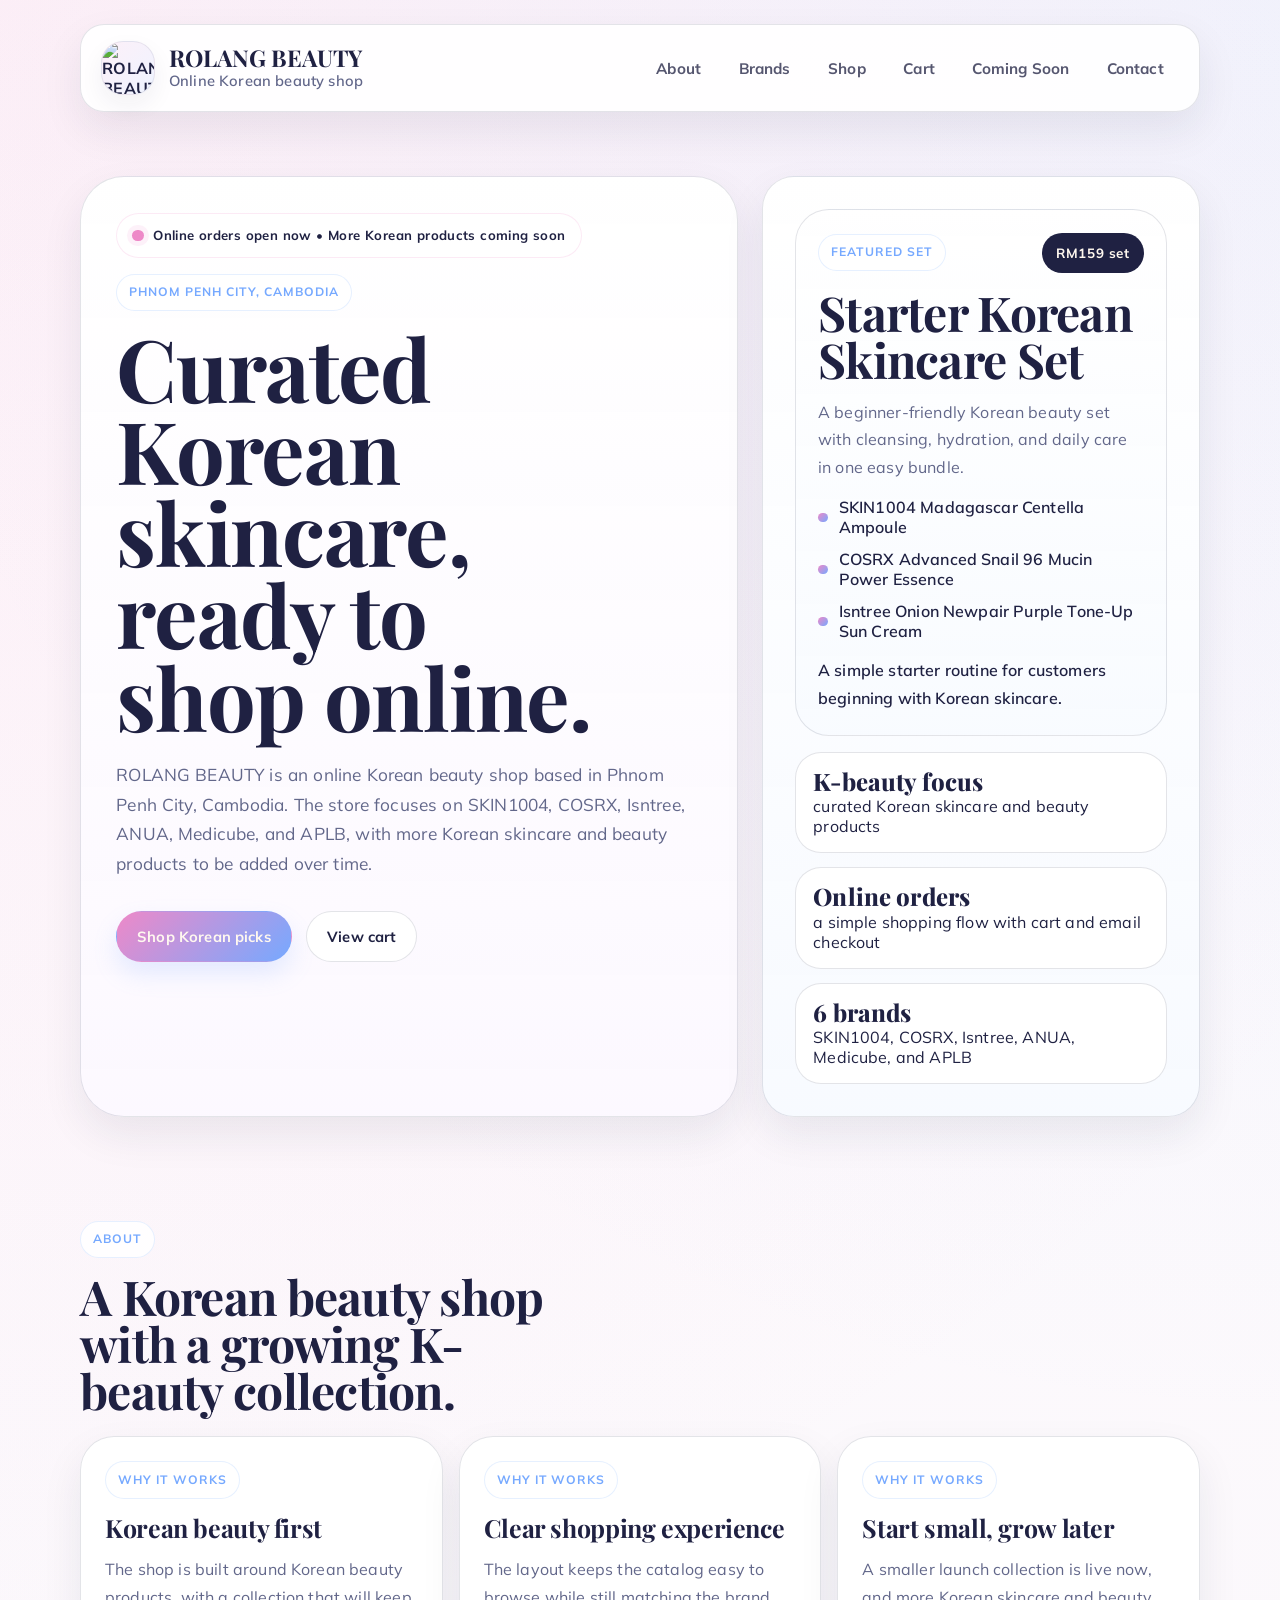
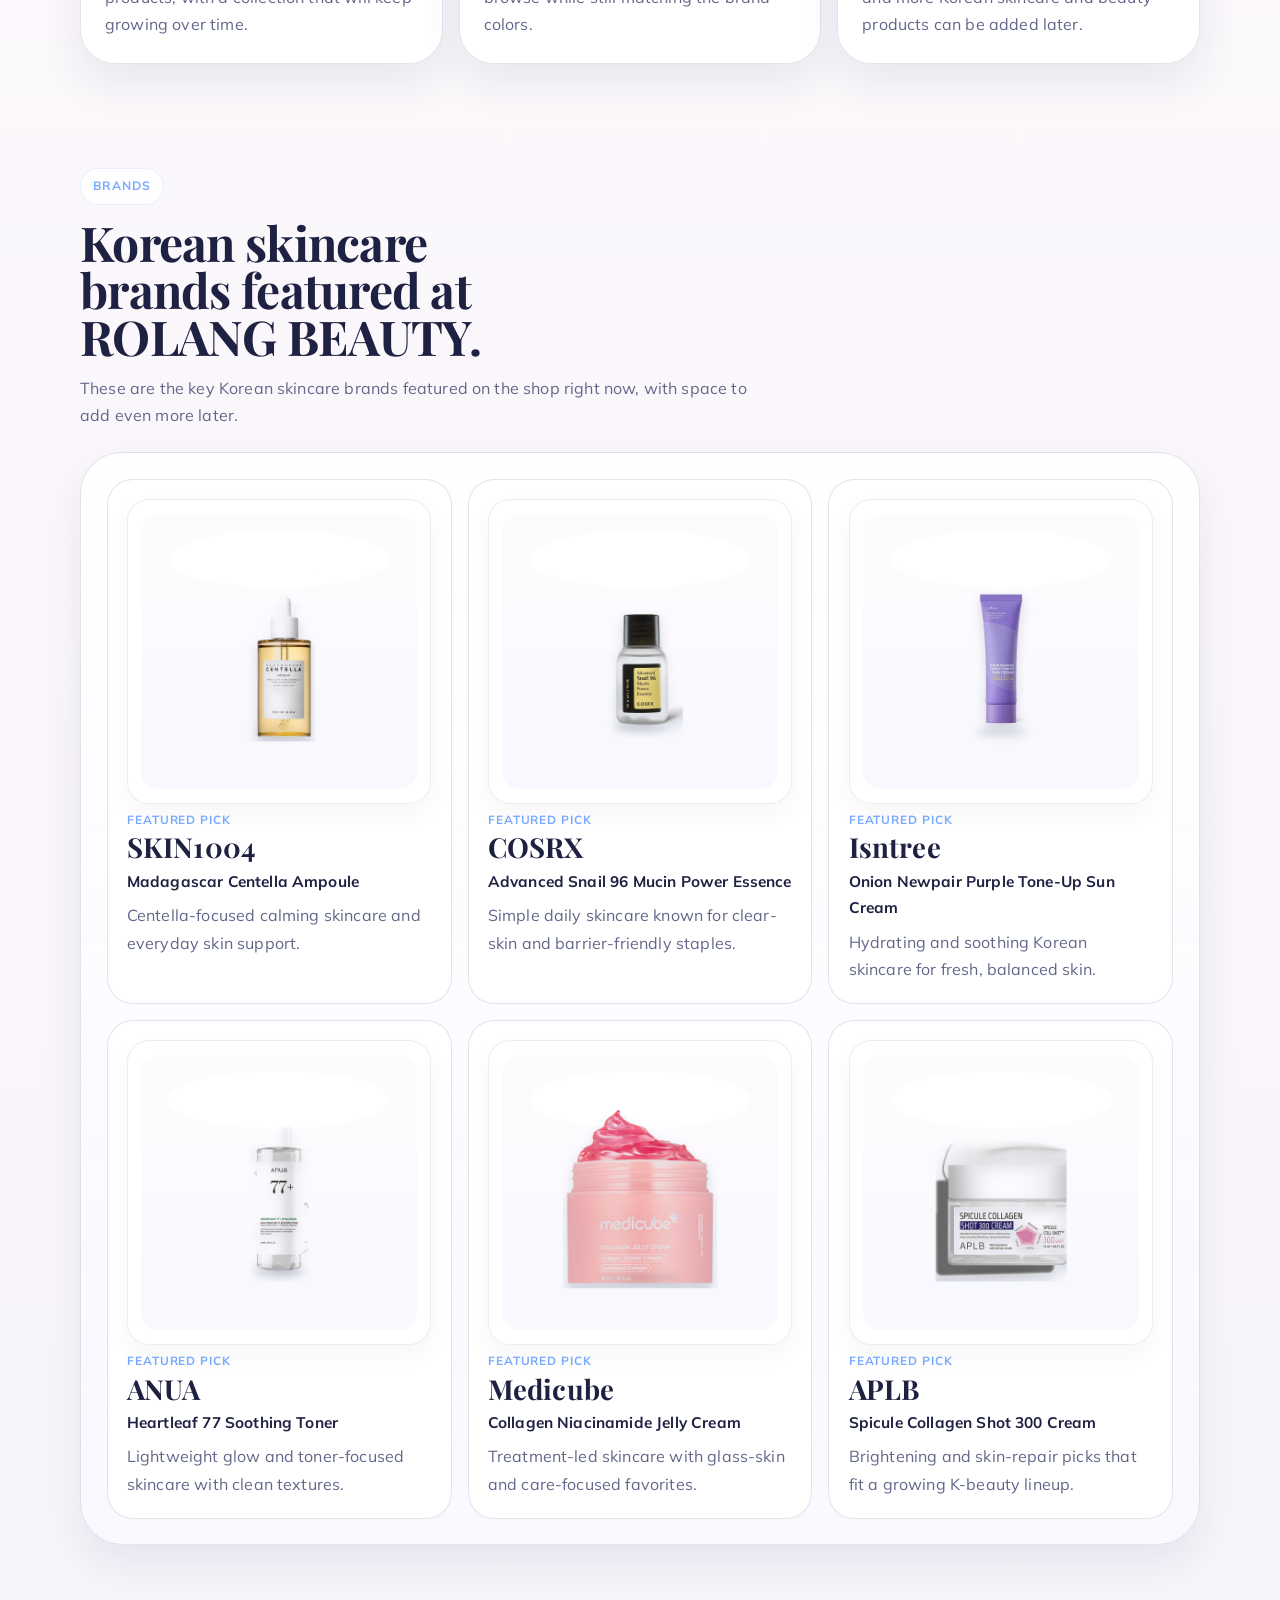
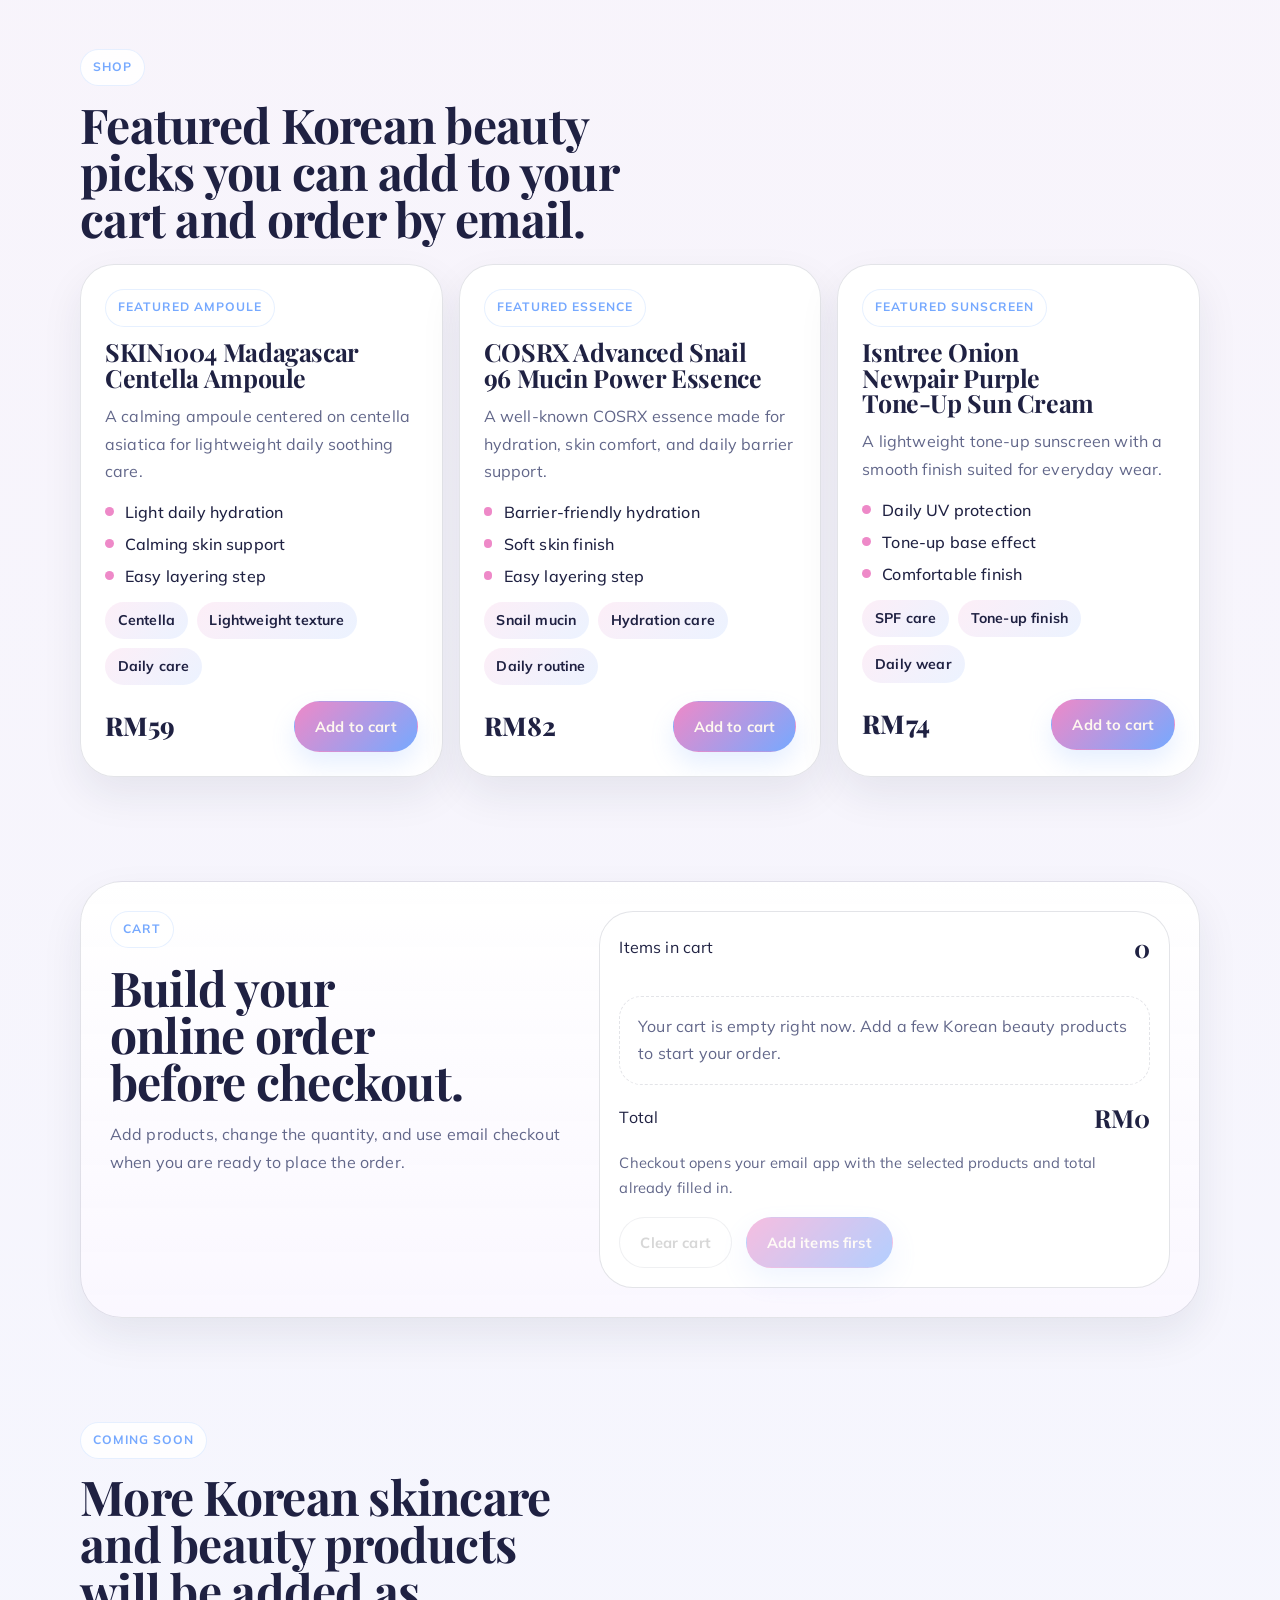
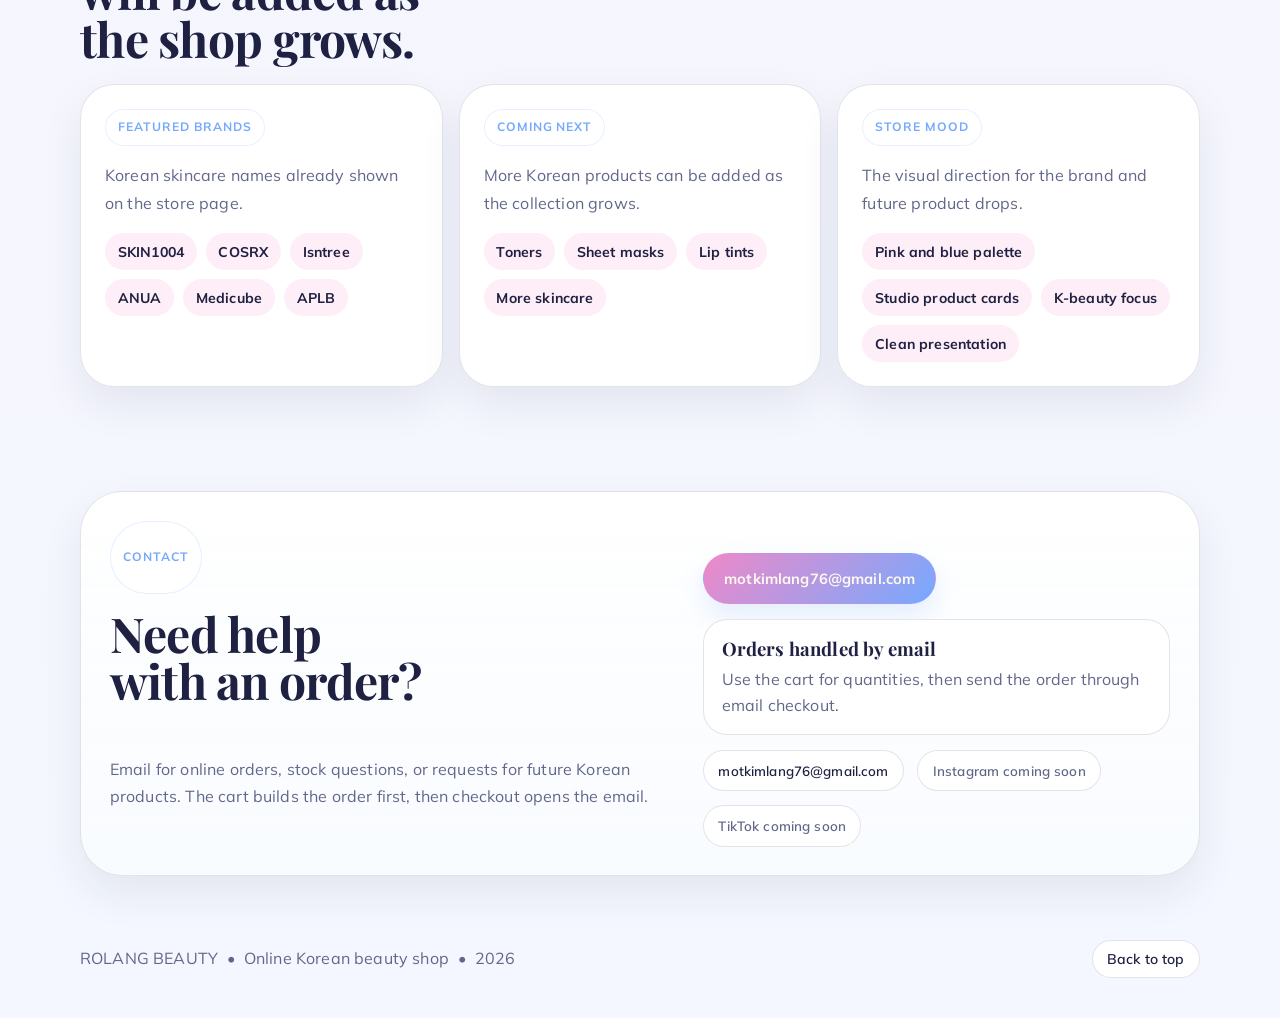
==== index.html @ 1f057670 "Polish storefront layout and clean header" ====
<!DOCTYPE html>
<html lang="en">
  <head>
    <meta charset="UTF-8" />
    <meta name="viewport" content="width=device-width, initial-scale=1.0" />
    <title>ROLANG BEAUTY | Korean Beauty Shop</title>
    <meta
      name="description"
      content="ROLANG BEAUTY is a Korean beauty shop in Phnom Penh City, Cambodia with curated K-beauty skincare now and more Korean products coming later."
    />
    <link rel="icon" href="src/assets/favicon.svg" type="image/svg+xml" />
    <link rel="preconnect" href="https://fonts.googleapis.com" />
    <link rel="preconnect" href="https://fonts.gstatic.com" crossorigin />
    <link
      href="https://fonts.googleapis.com/css2?family=Mulish:wght@400;500;600;700;800&family=Playfair+Display:wght@600;700;800&display=swap"
      rel="stylesheet"
    />
    <link rel="stylesheet" href="src/styles/site.css" />
    <script type="module" src="src/main.js"></script>
  </head>
  <body>
    <div class="page-shell">
      <div id="app"></div>
    </div>
  </body>
</html>
---- src/styles/site.css ----
:root {
  --bg: #f8f4fb;
  --bg-strong: #f1eaf8;
  --surface: rgba(255, 255, 255, 0.94);
  --surface-strong: #ffffff;
  --ink: #1f2142;
  --ink-soft: #62678a;
  --line: rgba(31, 33, 66, 0.12);
  --accent: #ee89c8;
  --accent-soft: rgba(238, 137, 200, 0.14);
  --accent-cool: #76a9ff;
  --shadow: 0 18px 42px rgba(31, 33, 66, 0.08);
  --radius-lg: 32px;
  --radius-md: 22px;
  --radius-sm: 14px;
  --container: min(1120px, calc(100vw - 2rem));
  --font-body: "Mulish", "Helvetica Neue", sans-serif;
  --font-display: "Playfair Display", Georgia, serif;
}

*,
*::before,
*::after {
  box-sizing: border-box;
}

html {
  scroll-behavior: smooth;
}

body {
  margin: 0;
  min-height: 100vh;
  font-family: var(--font-body);
  letter-spacing: 0.01em;
  background:
    radial-gradient(circle at top left, rgba(238, 137, 200, 0.12), transparent 28%),
    radial-gradient(circle at top right, rgba(118, 169, 255, 0.1), transparent 24%),
    linear-gradient(180deg, #fffdfd 0%, var(--bg) 52%, #f4f7ff 100%);
  color: var(--ink);
}

img {
  display: block;
  max-width: 100%;
}

a {
  color: inherit;
  text-decoration: none;
}

button,
a,
input,
textarea {
  font: inherit;
}

code {
  padding: 0.12rem 0.4rem;
  border: 1px solid var(--line);
  border-radius: 999px;
  background: rgba(255, 255, 255, 0.55);
  font-size: 0.92rem;
}

.page-shell {
  position: relative;
  overflow-x: clip;
}

.container {
  width: var(--container);
  margin: 0 auto;
}

.section-gap {
  padding-top: 2.5rem;
  padding-bottom: 4rem;
}

.site-header {
  display: flex;
  align-items: center;
  justify-content: space-between;
  gap: 1rem;
  margin-top: 1.5rem;
  padding: 1rem 1.25rem;
  border: 1px solid var(--line);
  border-radius: 24px;
  background: rgba(255, 255, 255, 0.92);
  box-shadow: var(--shadow);
}

.brand {
  display: inline-flex;
  align-items: center;
  gap: 0.85rem;
}

.brand-mark {
  display: grid;
  place-items: center;
  flex: none;
  width: 3.4rem;
  height: 3.4rem;
  overflow: hidden;
  border-radius: 22px;
  background: linear-gradient(135deg, rgba(238, 137, 200, 0.12), rgba(118, 169, 255, 0.12));
  border: 1px solid rgba(31, 33, 66, 0.08);
  box-shadow: 0 10px 24px rgba(31, 33, 66, 0.06);
  color: var(--ink);
  font-family: var(--font-body);
  font-size: 1rem;
  font-weight: 700;
  letter-spacing: 0.02em;
}

.brand-mark img {
  width: 100%;
  height: 100%;
  object-fit: cover;
  object-position: center;
}

.brand-copy {
  display: grid;
  gap: 0.12rem;
}

.brand-copy strong {
  font-family: var(--font-display);
  font-size: 1.45rem;
  font-weight: 700;
  line-height: 1;
  letter-spacing: 0;
  text-wrap: balance;
}

.brand-copy span {
  color: var(--ink-soft);
  font-size: 0.92rem;
  font-weight: 600;
}

.nav {
  display: inline-flex;
  flex-wrap: wrap;
  justify-content: flex-end;
  gap: 0.45rem;
}

.nav-link {
  padding: 0.72rem 0.95rem;
  border-radius: 999px;
  background: rgba(255, 255, 255, 0);
  color: rgba(31, 33, 66, 0.76);
  font-family: var(--font-body);
  font-size: 0.95rem;
  font-weight: 700;
  letter-spacing: 0.01em;
  transition:
    transform 180ms ease,
    background-color 180ms ease,
    color 180ms ease;
}

.nav-link:hover,
.nav-link:focus-visible {
  background: linear-gradient(135deg, rgba(238, 137, 200, 0.12), rgba(118, 169, 255, 0.12));
  color: var(--ink);
  transform: none;
}

.hero {
  display: grid;
  grid-template-columns: 1.2fr 0.8fr;
  align-items: stretch;
  gap: 1.5rem;
  padding-top: 4rem;
}

.hero-copy,
.hero-panel,
.principle-card,
.project-card,
.cart-card,
.toolbox-card,
.contact-card {
  position: relative;
  overflow: hidden;
  border: 1px solid var(--line);
  background: var(--surface);
  box-shadow: var(--shadow);
}

.hero-copy {
  padding: 2.2rem;
  border-radius: calc(var(--radius-lg) + 12px);
  background: linear-gradient(180deg, rgba(255, 255, 255, 0.98), rgba(252, 248, 255, 0.94));
}

.hero-panel {
  display: grid;
  align-content: start;
  gap: 1rem;
  padding: 2rem;
  border-radius: var(--radius-lg);
  background: linear-gradient(180deg, rgba(255, 255, 255, 0.98), rgba(247, 250, 255, 0.94));
}

.spotlight-card {
  position: relative;
  display: grid;
  gap: 1rem;
  overflow: hidden;
  padding: 1.4rem;
  border: 1px solid var(--line);
  border-radius: calc(var(--radius-lg) + 2px);
  background: linear-gradient(180deg, #ffffff, rgba(248, 251, 255, 0.96));
  box-shadow: inset 0 1px 0 rgba(255, 255, 255, 0.7);
}

.spotlight-header {
  display: flex;
  align-items: center;
  justify-content: space-between;
  gap: 1rem;
}

.spotlight-price {
  display: inline-flex;
  align-items: center;
  justify-content: center;
  min-height: 2.5rem;
  padding: 0.55rem 0.9rem;
  border-radius: 999px;
  background: var(--ink);
  color: #fff8ef;
  font-family: var(--font-body);
  font-size: 0.84rem;
  font-weight: 700;
  letter-spacing: 0.04em;
}

.spotlight-list {
  display: grid;
  gap: 0.75rem;
  margin: 0;
  padding: 0;
  list-style: none;
}

.spotlight-list li {
  display: inline-flex;
  align-items: center;
  gap: 0.7rem;
  color: var(--ink);
  font-weight: 600;
}

.spotlight-list li::before {
  content: "";
  width: 0.6rem;
  height: 0.6rem;
  border-radius: 999px;
  background: linear-gradient(135deg, var(--accent), var(--accent-cool));
  flex: none;
}

.spotlight-note {
  color: var(--ink);
  font-weight: 600;
}

.eyebrow {
  display: inline-flex;
  align-items: center;
  width: fit-content;
  margin: 0;
  padding: 0.45rem 0.75rem;
  border: 1px solid rgba(118, 169, 255, 0.18);
  border-radius: 999px;
  background: rgba(255, 255, 255, 0.88);
  color: var(--accent-cool);
  font-family: var(--font-body);
  font-size: 0.76rem;
  font-weight: 700;
  letter-spacing: 0.08em;
  text-transform: uppercase;
}

.status-pill {
  display: inline-flex;
  align-items: center;
  gap: 0.6rem;
  width: fit-content;
  margin: 0 0 1rem;
  padding: 0.65rem 0.95rem;
  border: 1px solid rgba(238, 137, 200, 0.18);
  border-radius: 999px;
  background: rgba(255, 255, 255, 0.88);
  color: var(--ink);
  font-family: var(--font-body);
  font-size: 0.82rem;
  font-weight: 700;
  letter-spacing: 0.03em;
}

.status-pill::before {
  content: "";
  width: 0.7rem;
  height: 0.7rem;
  border-radius: 999px;
  background: var(--accent);
  box-shadow: 0 0 0 5px rgba(238, 137, 200, 0.12);
}

h1,
h2,
h3 {
  margin: 0;
  font-family: var(--font-display);
  font-weight: 700;
  line-height: 1;
  letter-spacing: -0.015em;
  text-wrap: balance;
}

h1 {
  max-width: 12ch;
  margin-top: 1rem;
  font-size: clamp(3.15rem, 7vw, 5.4rem);
  line-height: 0.95;
}

h2 {
  max-width: 18ch;
  font-size: clamp(2rem, 4vw, 3rem);
  line-height: 0.98;
}

h3 {
  font-size: 1.56rem;
  line-height: 1.02;
}

p {
  margin: 0;
  color: var(--ink-soft);
  line-height: 1.72;
}

.lede {
  max-width: 38rem;
  margin-top: 1.4rem;
  font-size: 1.08rem;
}

.hero-actions,
.contact-actions {
  display: flex;
  flex-wrap: wrap;
  gap: 0.9rem;
  margin-top: 2rem;
}

.button {
  display: inline-flex;
  align-items: center;
  justify-content: center;
  min-height: 3.2rem;
  padding: 0.85rem 1.25rem;
  border-radius: 999px;
  border: 1px solid transparent;
  cursor: pointer;
  font-family: var(--font-body);
  font-size: 0.92rem;
  font-weight: 700;
  letter-spacing: 0.01em;
  transition:
    transform 180ms ease,
    box-shadow 180ms ease,
    border-color 180ms ease;
}

.button:hover,
.button:focus-visible,
.project-link:hover,
.project-link:focus-visible,
.social-link:hover,
.social-link:focus-visible {
  transform: translateY(-2px);
}

.button-primary {
  background: linear-gradient(135deg, var(--accent) 0%, var(--accent-cool) 100%);
  color: #fff8ef;
  box-shadow: 0 12px 24px rgba(118, 169, 255, 0.18);
}

.button-secondary {
  border-color: var(--line);
  background: rgba(255, 255, 255, 0.92);
}

.stat-grid {
  display: grid;
  gap: 0.9rem;
}

.stat-card {
  display: grid;
  gap: 0.2rem;
  padding: 1rem 1.1rem;
  border: 1px solid var(--line);
  border-radius: 26px;
  background: rgba(255, 255, 255, 0.94);
}

.stat-card strong {
  font-family: var(--font-display);
  font-size: 1.5rem;
  font-weight: 800;
  line-height: 1;
}

.section-heading {
  display: grid;
  gap: 0.9rem;
  margin-bottom: 1.4rem;
}

.section-heading h2 {
  max-width: 18ch;
}

.section-heading p:last-child {
  max-width: 42rem;
}

.principle-grid,
.project-grid,
.brand-grid,
.toolbox-grid {
  display: grid;
  gap: 1rem;
}

.principle-grid {
  grid-template-columns: repeat(3, minmax(0, 1fr));
}

.project-grid {
  grid-template-columns: repeat(3, minmax(0, 1fr));
}

.brand-grid {
  grid-template-columns: repeat(3, minmax(0, 1fr));
}

.toolbox-grid {
  grid-template-columns: repeat(3, minmax(0, 1fr));
}

.principle-card,
.project-card,
.toolbox-card {
  display: grid;
  align-content: start;
  gap: 1rem;
  padding: 1.5rem;
  border-radius: calc(var(--radius-lg) + 2px);
  transition:
    box-shadow 180ms ease,
    border-color 180ms ease;
}

.principle-card:hover,
.principle-card:focus-within,
.project-card:hover,
.project-card:focus-within,
.brand-tile:hover,
.toolbox-card:hover,
.contact-card:hover {
  box-shadow: 0 22px 44px rgba(31, 33, 66, 0.1);
}

.brand-board {
  position: relative;
  overflow: hidden;
  padding: 1.6rem;
  border: 1px solid var(--line);
  border-radius: calc(var(--radius-lg) + 10px);
  background: linear-gradient(180deg, rgba(255, 255, 255, 0.98), rgba(250, 247, 255, 0.94));
  box-shadow: var(--shadow);
}

.brand-tile {
  display: grid;
  align-content: start;
  gap: 0.55rem;
  min-height: 10rem;
  padding: 1.2rem;
  border: 1px solid var(--line);
  border-radius: 26px;
  background: rgba(255, 255, 255, 0.98);
  transition:
    box-shadow 180ms ease;
}

.brand-visual {
  display: flex;
  align-items: center;
  justify-content: center;
  min-height: 12.5rem;
  padding: 0.85rem;
  border: 1px solid rgba(31, 33, 66, 0.08);
  border-radius: 22px;
  background:
    radial-gradient(circle at 50% 35%, rgba(118, 169, 255, 0.18), transparent 34%),
    linear-gradient(180deg, #ffffff 0%, #ffffff 100%);
  box-shadow: 0 10px 24px rgba(31, 33, 66, 0.04);
}

.brand-visual img {
  width: 100%;
  aspect-ratio: 1;
  object-fit: contain;
  border-radius: 18px;
  background: #ffffff;
}

.brand-tile-copy {
  display: grid;
  gap: 0.45rem;
}

.brand-tile-kicker {
  color: var(--accent-cool);
  font-family: var(--font-body);
  font-size: 0.74rem;
  font-weight: 700;
  letter-spacing: 0.08em;
  text-transform: uppercase;
}

.brand-tile-name {
  color: var(--ink);
  font-family: var(--font-display);
  font-size: 1.72rem;
  line-height: 0.98;
}

.brand-pick {
  color: var(--ink);
  font-size: 0.96rem;
  font-weight: 700;
}

.project-header {
  display: grid;
  gap: 0.8rem;
}

.project-card {
  background: rgba(255, 255, 255, 0.98);
}

.project-outcomes {
  display: grid;
  gap: 0.75rem;
  margin: 0;
  padding: 0;
  list-style: none;
}

.project-outcomes li {
  display: inline-flex;
  align-items: center;
  gap: 0.7rem;
  color: var(--ink);
  font-weight: 500;
}

.project-outcomes li::before {
  content: "";
  width: 0.55rem;
  height: 0.55rem;
  border-radius: 999px;
  background: var(--accent);
  flex: none;
}

.tag-row {
  display: flex;
  flex-wrap: wrap;
  gap: 0.55rem;
}

.tag {
  padding: 0.6rem 0.8rem;
  border-radius: 999px;
  background: linear-gradient(135deg, rgba(238, 137, 200, 0.14), rgba(118, 169, 255, 0.14));
  color: var(--ink);
  font-size: 0.88rem;
  font-weight: 700;
}

.tag-soft {
  background: var(--accent-soft);
}

.project-link,
.social-link,
.site-footer a {
  width: fit-content;
  color: var(--ink);
  font-weight: 600;
}

.product-footer {
  display: flex;
  flex-wrap: wrap;
  align-items: center;
  justify-content: space-between;
  gap: 0.85rem;
}

.product-price {
  color: var(--ink);
  font-family: var(--font-display);
  font-size: 1.62rem;
  font-weight: 800;
  line-height: 1;
}

.social-link {
  display: inline-flex;
  align-items: center;
  min-height: 2.6rem;
  padding: 0.55rem 0.9rem;
  border-radius: 999px;
  border: 1px solid var(--line);
  background: rgba(255, 255, 255, 0.94);
  font-family: var(--font-body);
  font-size: 0.84rem;
  letter-spacing: 0.01em;
}

.social-link-muted {
  color: var(--ink-soft);
}

.cart-card {
  padding: 1.8rem;
  border-radius: calc(var(--radius-lg) + 10px);
  background: linear-gradient(180deg, rgba(255, 255, 255, 0.98), rgba(250, 247, 255, 0.94));
  transition:
    box-shadow 180ms ease;
}

.cart-shell {
  display: grid;
  grid-template-columns: 0.9fr 1.1fr;
  gap: 1.4rem;
}

.cart-copy,
.cart-panel {
  display: grid;
  align-content: start;
  gap: 1rem;
}

.cart-panel {
  padding: 1.2rem;
  border: 1px solid var(--line);
  border-radius: calc(var(--radius-lg) + 2px);
  background: rgba(255, 255, 255, 0.98);
}

.cart-summary-row,
.cart-total-row {
  display: flex;
  align-items: center;
  justify-content: space-between;
  gap: 1rem;
  color: var(--ink);
}

.cart-summary-row strong,
.cart-total-row strong {
  font-family: var(--font-display);
  font-size: 1.56rem;
}

.cart-items {
  display: grid;
  gap: 0.8rem;
}

.cart-item {
  display: grid;
  grid-template-columns: 1fr auto;
  gap: 0.9rem;
  align-items: center;
  padding: 1rem;
  border: 1px solid var(--line);
  border-radius: 24px;
  background: rgba(255, 255, 255, 0.98);
}

.cart-item-copy {
  display: grid;
  gap: 0.3rem;
}

.cart-item-copy strong {
  color: var(--ink);
}

.cart-item-meta {
  color: var(--ink-soft);
  font-size: 0.92rem;
}

.cart-line-total {
  color: var(--ink);
  font-family: var(--font-display);
  font-size: 1.2rem;
  font-weight: 700;
}

.cart-item-controls {
  display: inline-flex;
  align-items: center;
  flex-wrap: wrap;
  justify-content: flex-end;
  gap: 0.45rem;
}

.qty-button {
  display: inline-flex;
  align-items: center;
  justify-content: center;
  width: 2.2rem;
  height: 2.2rem;
  border: 1px solid var(--line);
  border-radius: 999px;
  background: rgba(255, 255, 255, 0.9);
  color: var(--ink);
  cursor: pointer;
}

.qty-value {
  min-width: 1.5rem;
  color: var(--ink);
  font-weight: 700;
  text-align: center;
}

.cart-remove {
  padding: 0.35rem 0.55rem;
  border: 0;
  background: transparent;
  color: var(--accent-cool);
  font-weight: 700;
}

.cart-note {
  font-size: 0.92rem;
}

.cart-actions {
  display: flex;
  flex-wrap: wrap;
  gap: 0.85rem;
}

.cart-empty {
  padding: 1rem 1.1rem;
  border: 1px dashed var(--line);
  border-radius: var(--radius-md);
  background: rgba(255, 255, 255, 0.48);
}

.is-disabled,
.button[disabled] {
  opacity: 0.55;
  pointer-events: none;
}

.contact-card {
  display: grid;
  grid-template-columns: 1.1fr 0.9fr;
  gap: 1.4rem;
  padding: 1.8rem;
  border-radius: calc(var(--radius-lg) + 10px);
  background: linear-gradient(180deg, rgba(255, 255, 255, 0.98), rgba(248, 251, 255, 0.94));
  transition:
    box-shadow 180ms ease;
}

.contact-copy {
  display: grid;
  gap: 1rem;
}

.contact-copy h2 {
  max-width: 13ch;
}

.social-list {
  display: flex;
  flex-wrap: wrap;
  gap: 0.85rem;
  align-items: center;
}

.contact-status {
  display: grid;
  gap: 0.4rem;
  padding: 1rem 1.1rem;
  border: 1px solid var(--line);
  border-radius: 24px;
  background: rgba(255, 255, 255, 0.98);
}

.contact-status strong {
  color: var(--ink);
  font-family: var(--font-display);
  font-size: 1.16rem;
}

.contact-status span {
  color: var(--ink-soft);
  line-height: 1.6;
}

.site-footer {
  display: flex;
  flex-wrap: wrap;
  align-items: center;
  justify-content: space-between;
  gap: 0.8rem;
  padding-bottom: 2.5rem;
}

.site-footer a {
  padding: 0.55rem 0.9rem;
  border: 1px solid var(--line);
  border-radius: 999px;
  background: rgba(255, 255, 255, 0.92);
  font-family: var(--font-body);
  font-size: 0.88rem;
  letter-spacing: 0.01em;
}

.site-footer p {
  display: inline-flex;
  align-items: center;
  gap: 0.55rem;
}

.not-found {
  width: min(720px, calc(100vw - 2rem));
  margin: 4rem auto;
  padding: 2rem;
  border: 1px solid rgba(255, 255, 255, 0.42);
  border-radius: calc(var(--radius-lg) + 10px);
  background: var(--surface);
  box-shadow: var(--shadow);
}

.not-found p,
.not-found h1,
.not-found .button {
  margin-top: 1rem;
}

@media (max-width: 960px) {
  .site-header {
    border-radius: 28px;
  }

  .hero,
  .cart-shell,
  .contact-card,
  .brand-grid,
  .principle-grid,
  .project-grid,
  .toolbox-grid {
    grid-template-columns: 1fr;
  }

  .hero {
    padding-top: 2rem;
  }
}

@media (max-width: 720px) {
  :root {
    --container: min(1120px, calc(100vw - 1.25rem));
  }

  .site-header {
    align-items: flex-start;
    flex-direction: column;
  }

  .nav {
    width: 100%;
    justify-content: flex-start;
  }

  .hero-copy,
  .hero-panel,
  .brand-board,
  .principle-card,
  .project-card,
  .cart-card,
  .toolbox-card,
  .contact-card,
  .not-found {
    padding: 1.3rem;
    border-radius: 24px;
  }

  .section-gap {
    padding-bottom: 3rem;
  }

  h1 {
    font-size: clamp(2.75rem, 13vw, 4.15rem);
  }

  h2 {
    font-size: clamp(1.9rem, 8vw, 2.65rem);
  }

  .cart-item {
    grid-template-columns: 1fr;
  }

  .cart-item-controls {
    justify-content: flex-start;
  }
}

@media (prefers-reduced-motion: reduce) {
  html {
    scroll-behavior: auto;
  }

  *,
  *::before,
  *::after {
    animation: none !important;
    transition: none !important;
  }

}
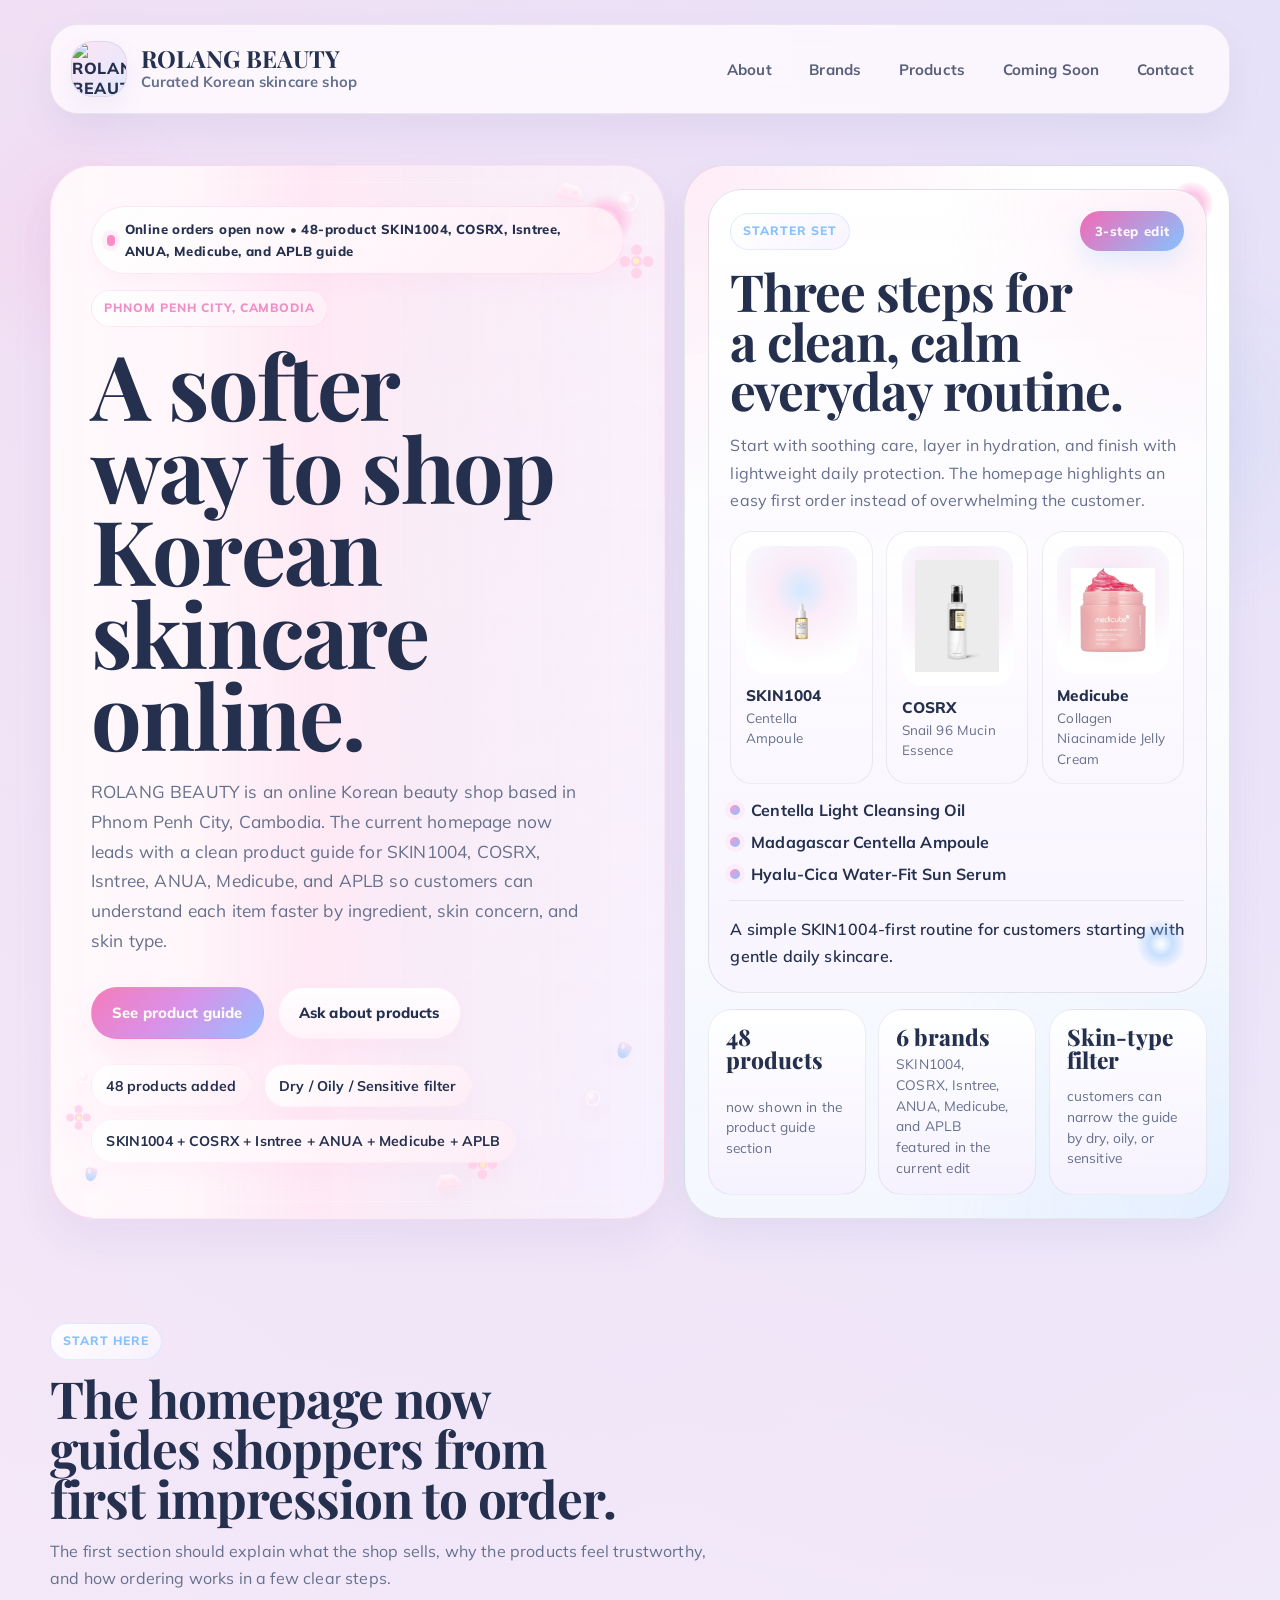
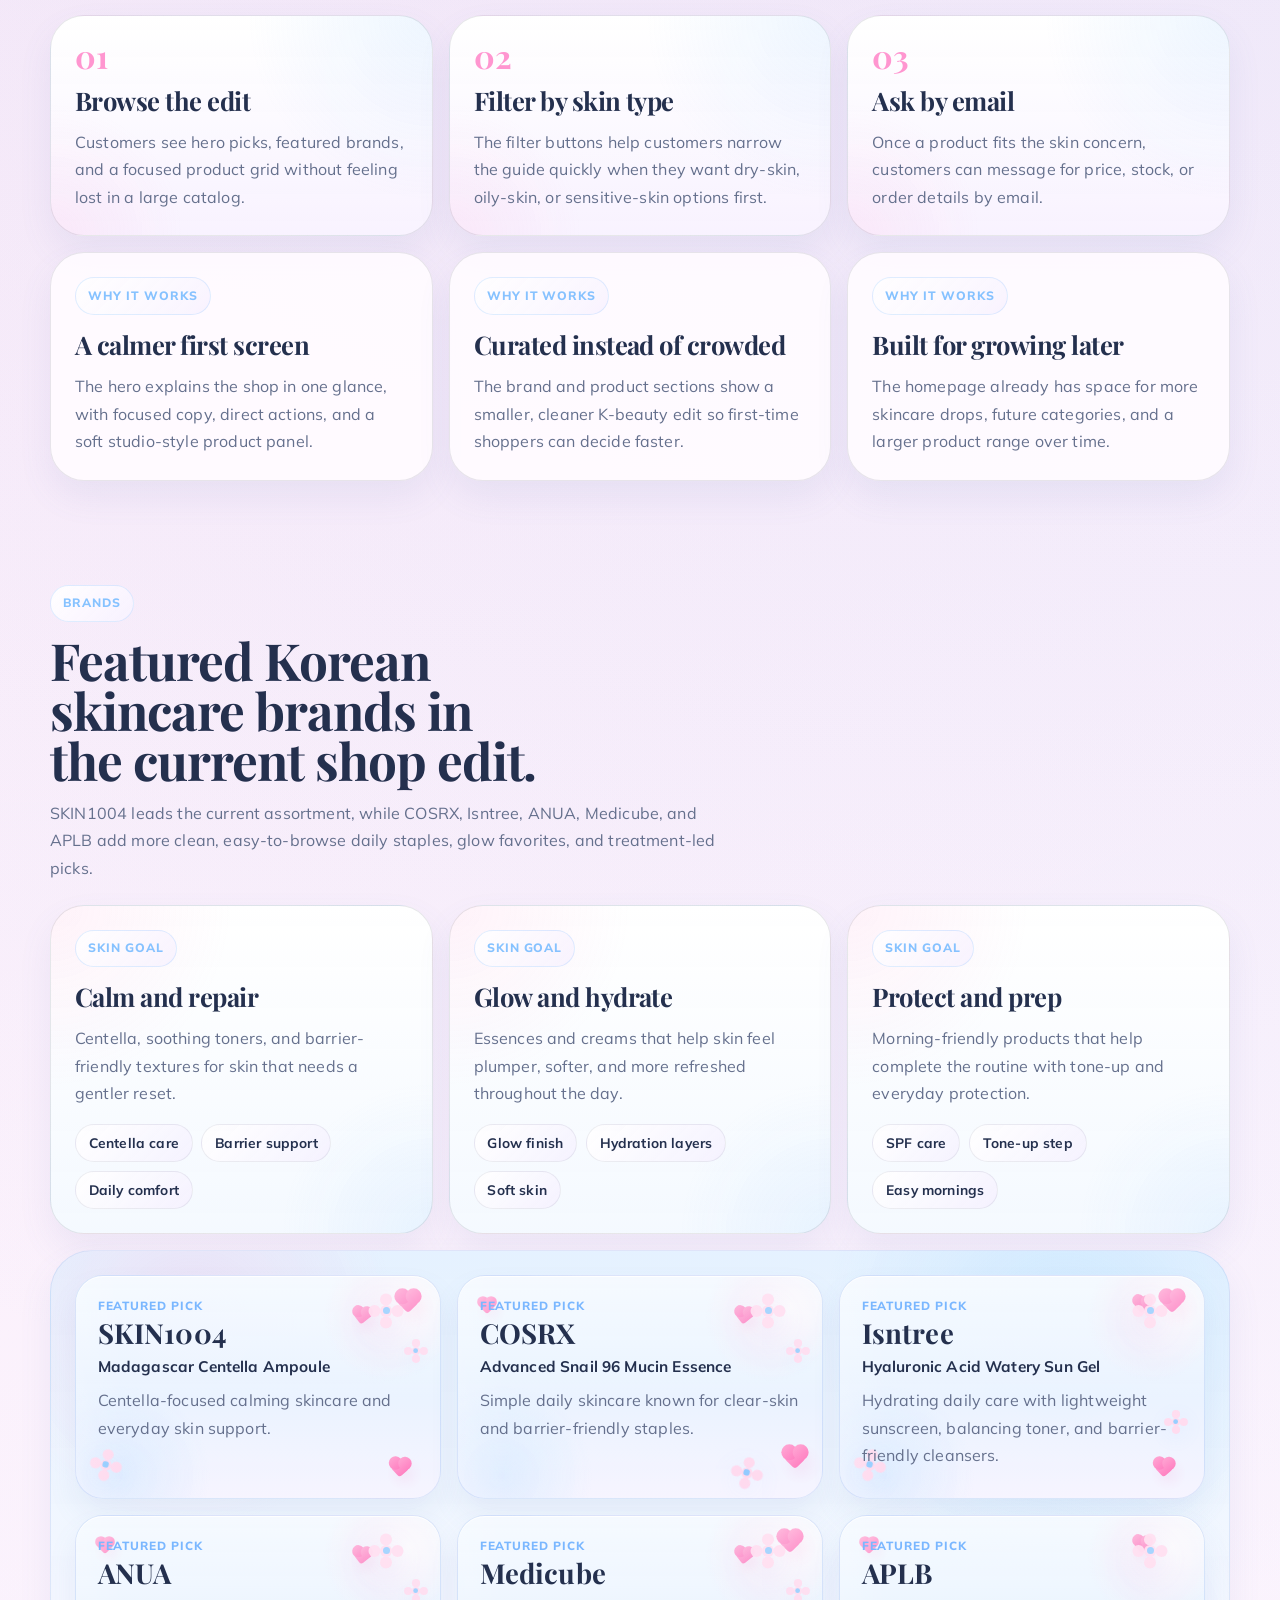
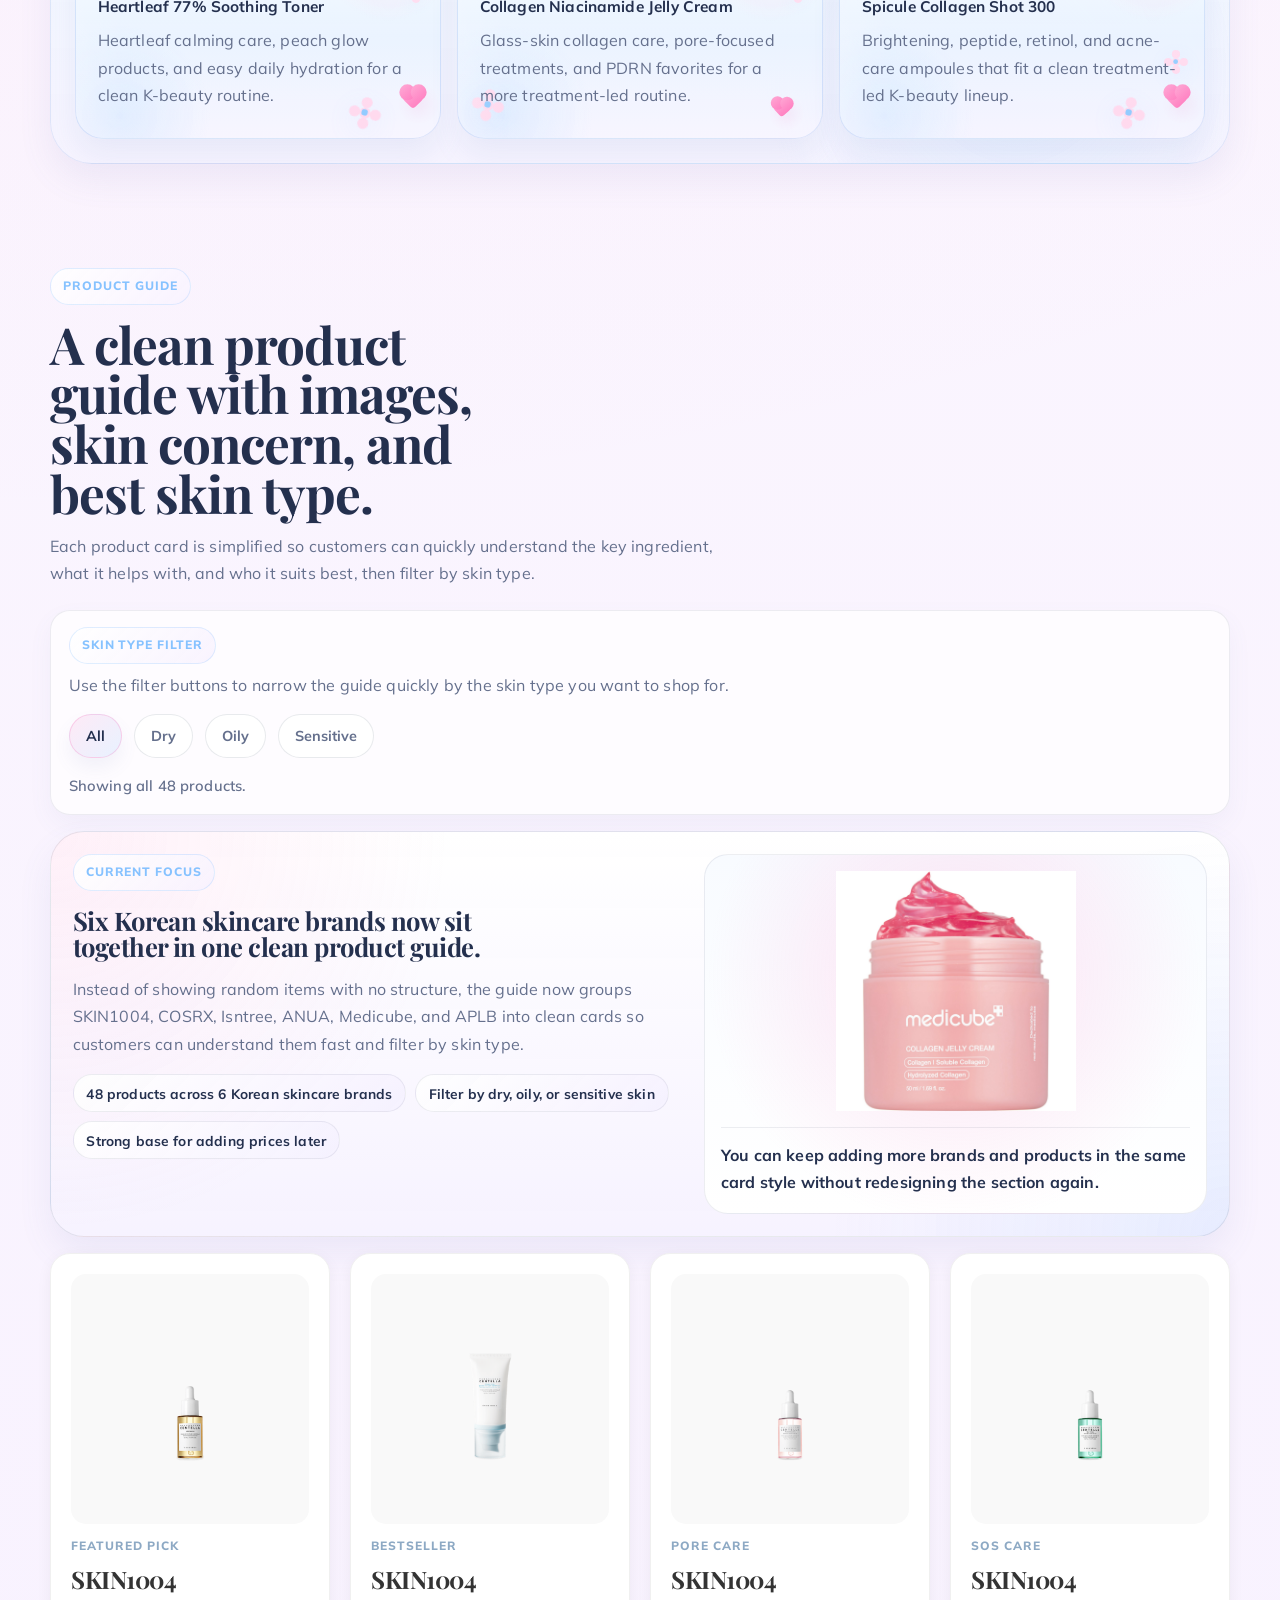
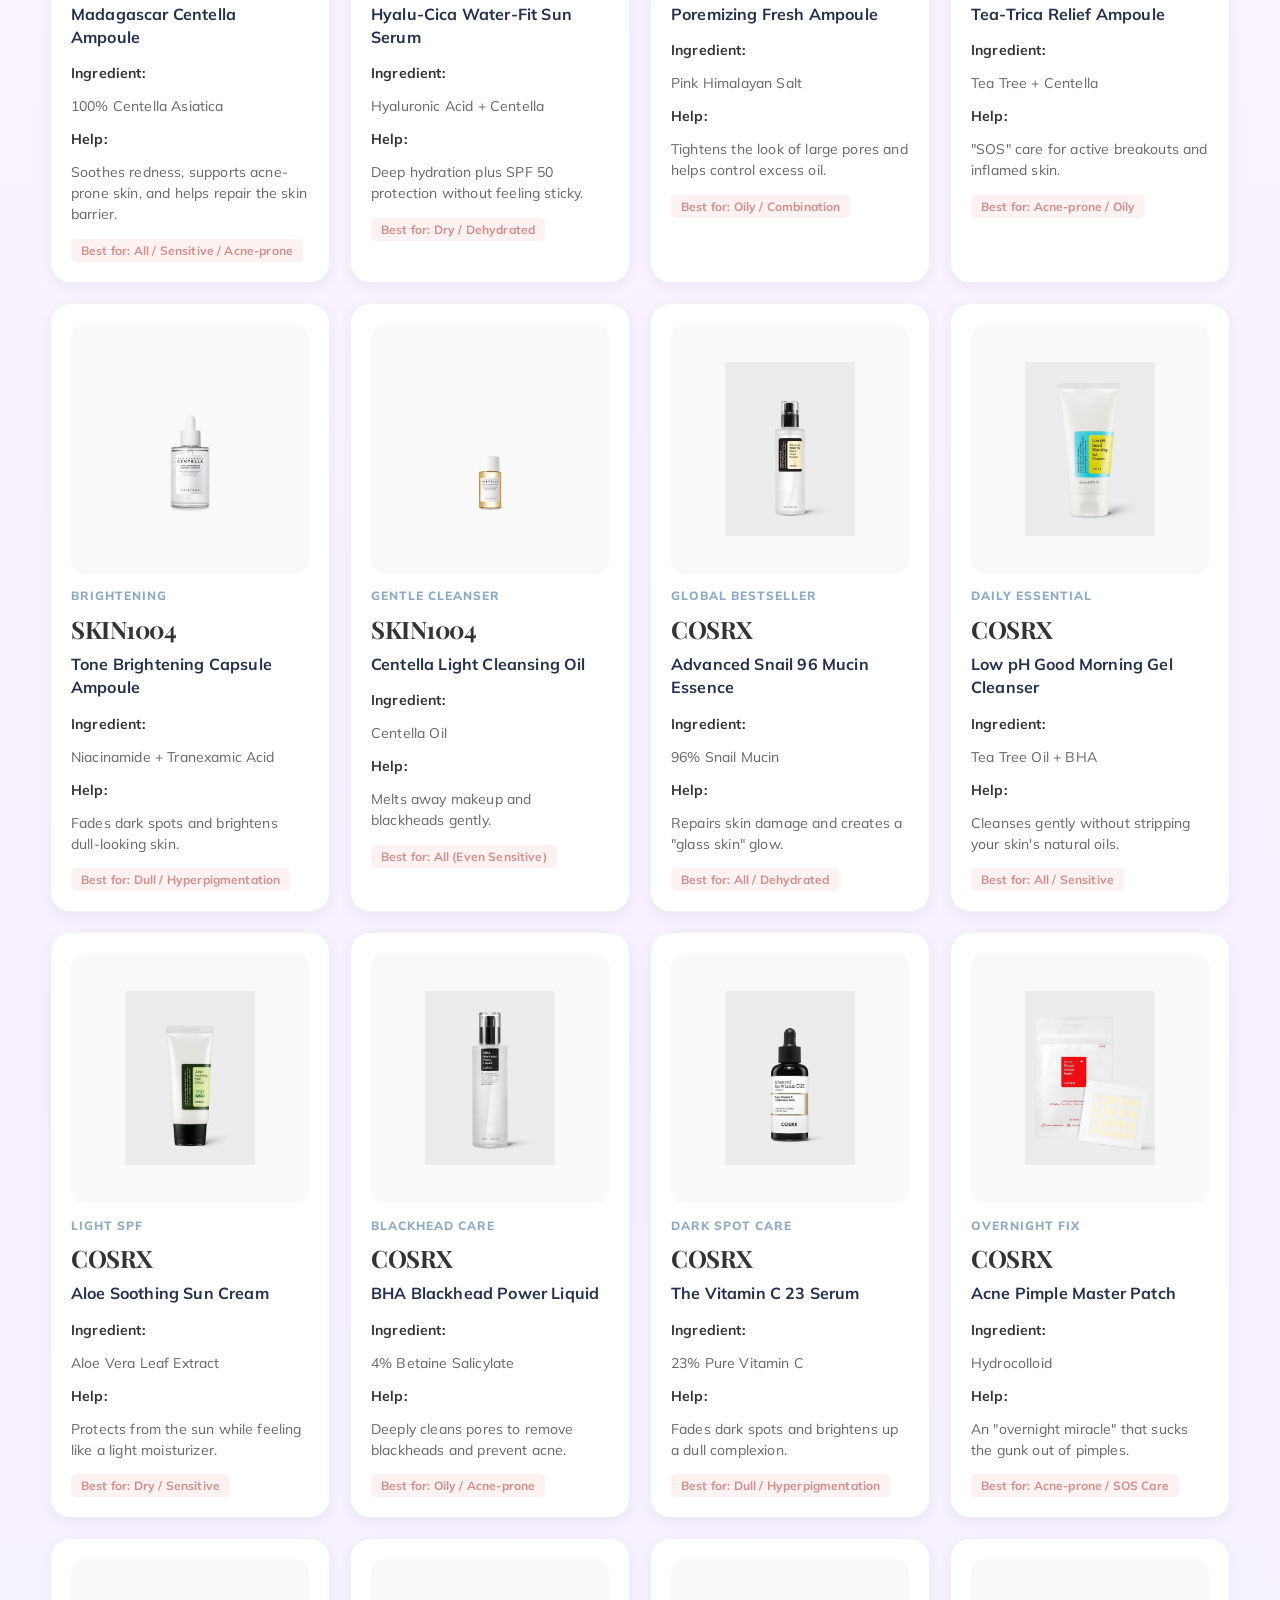
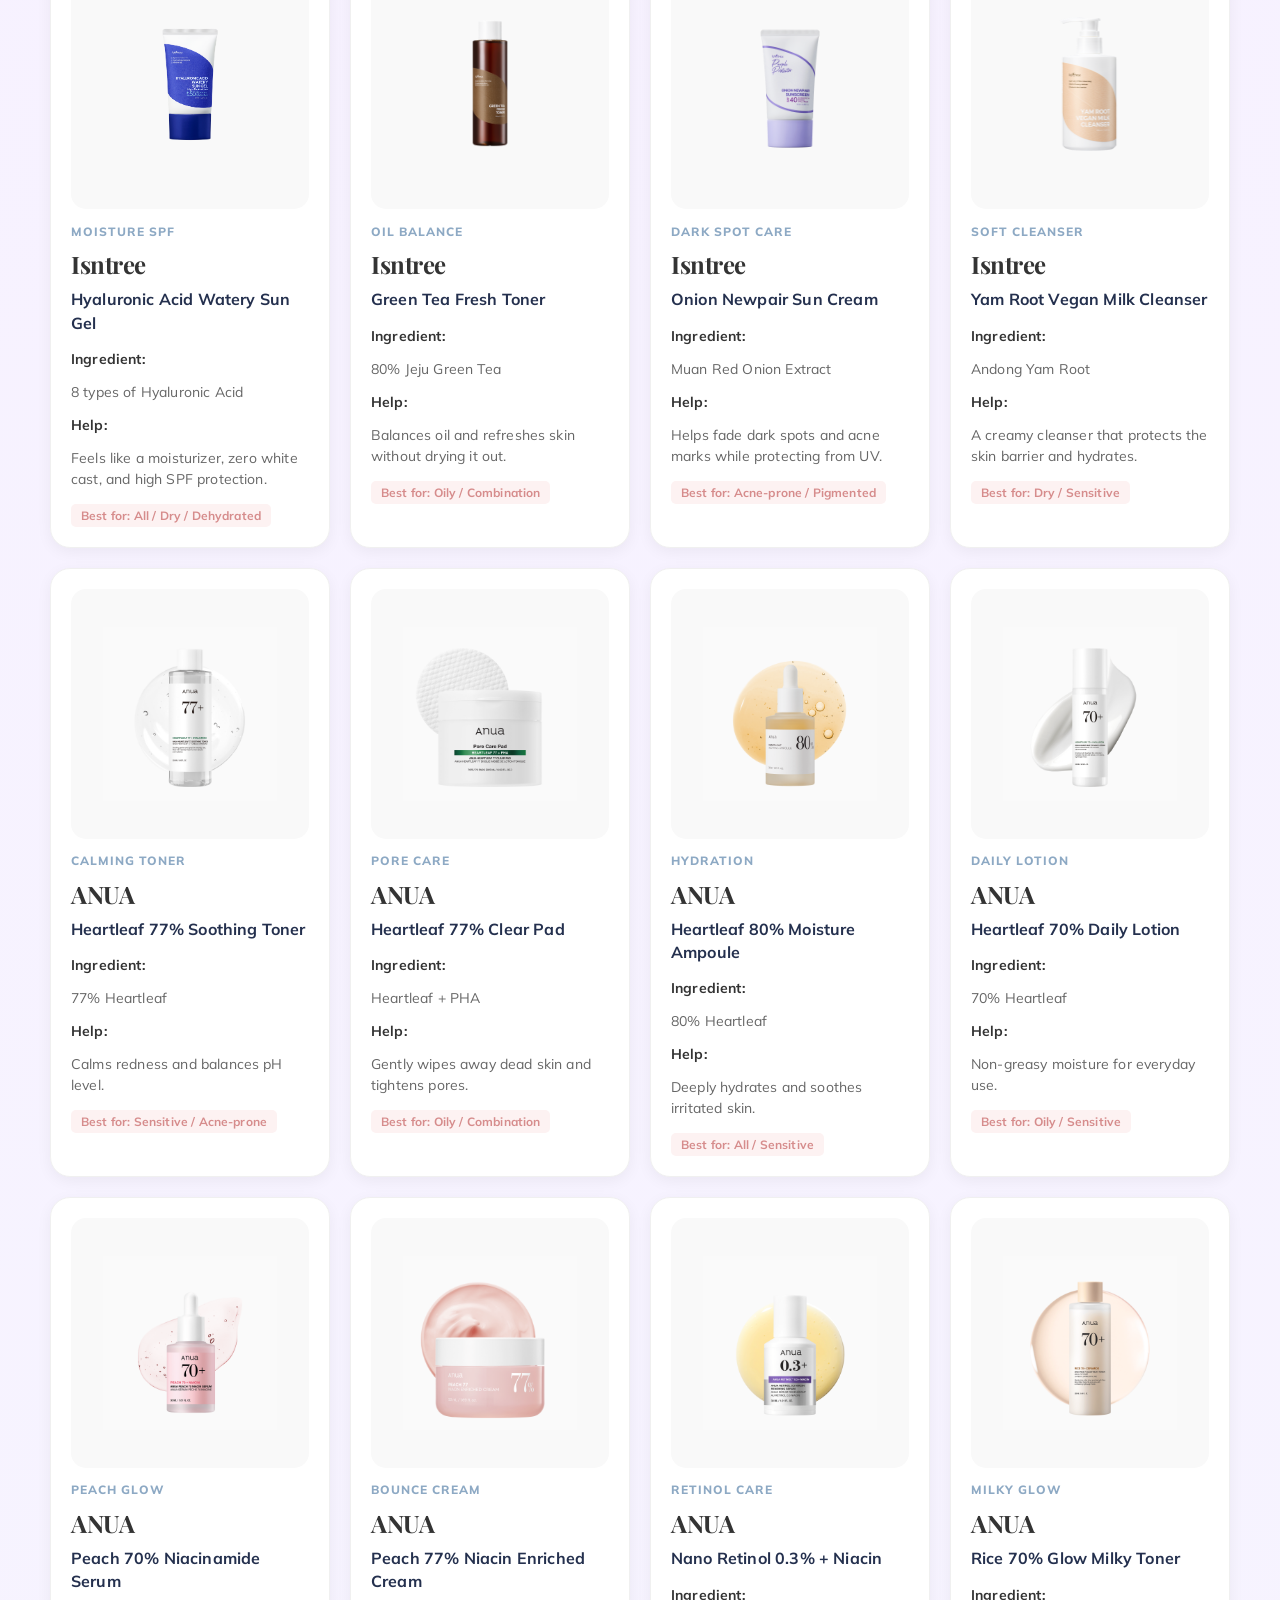
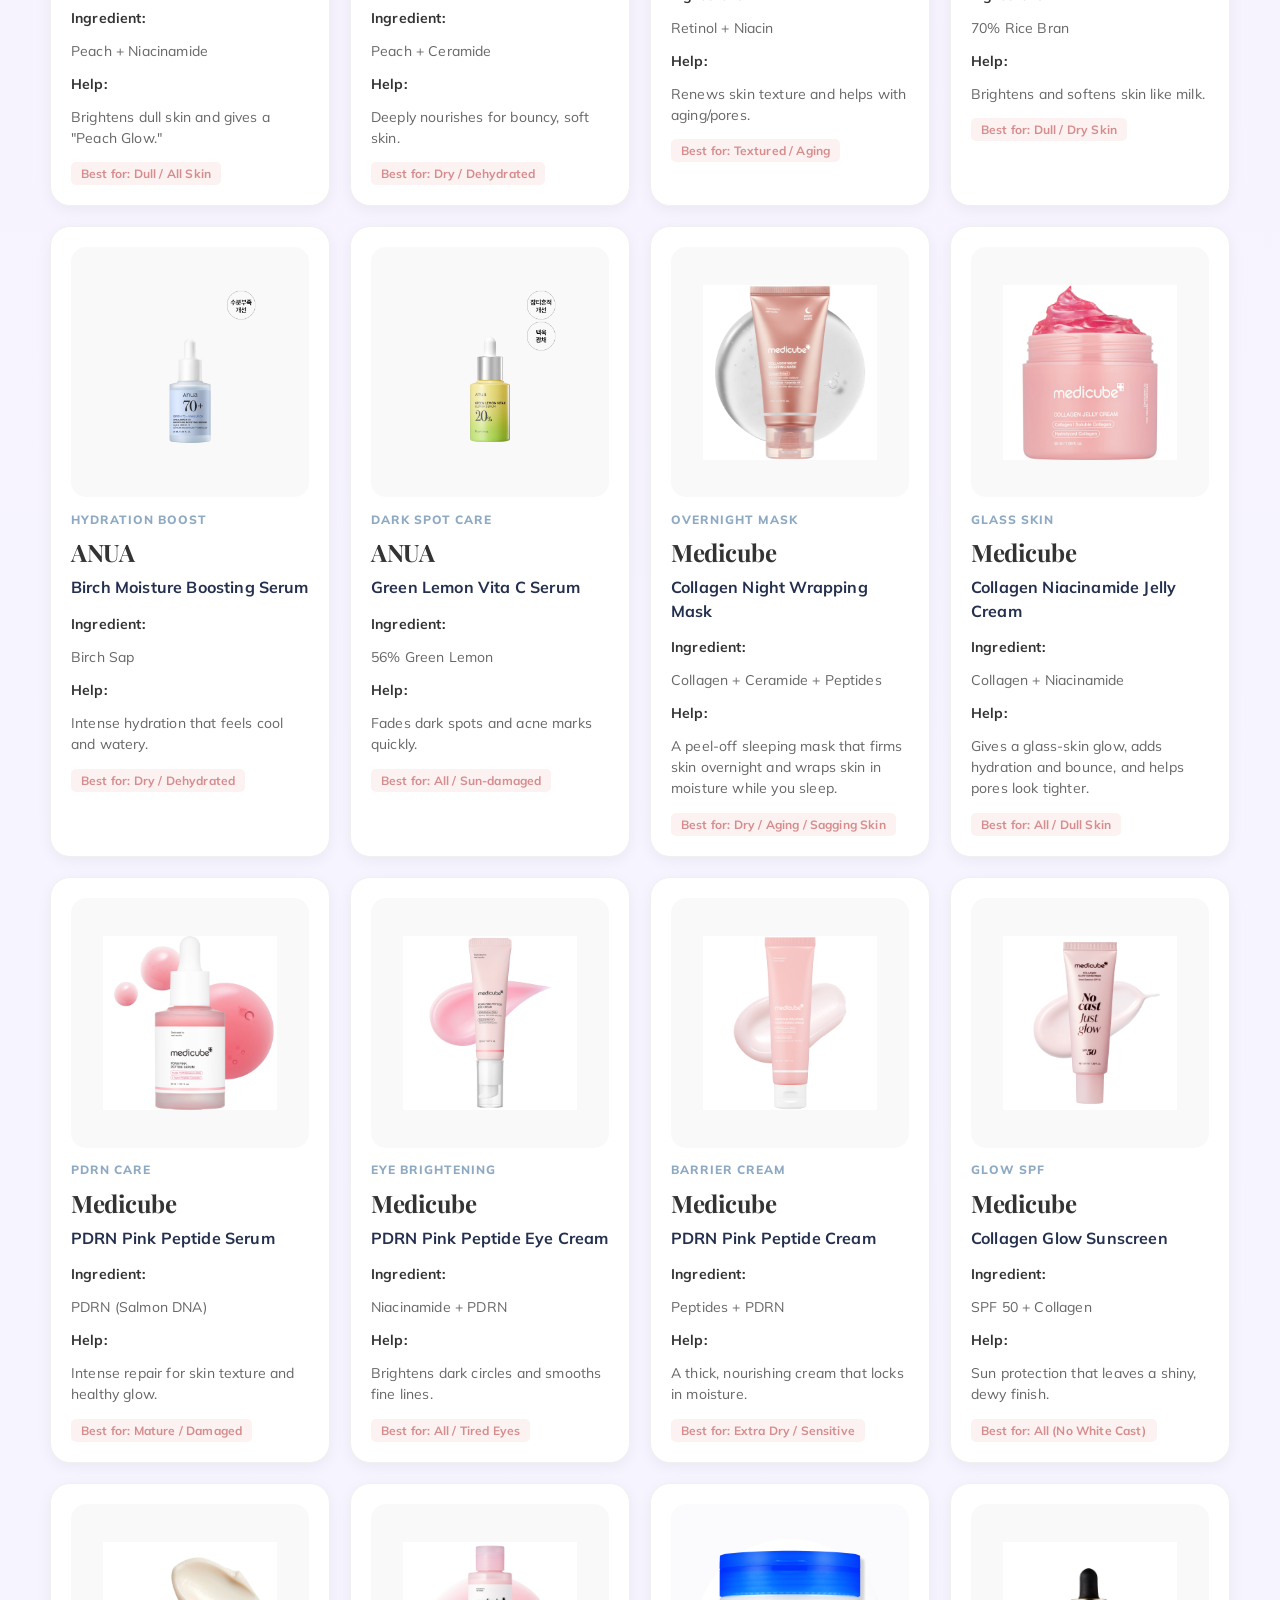
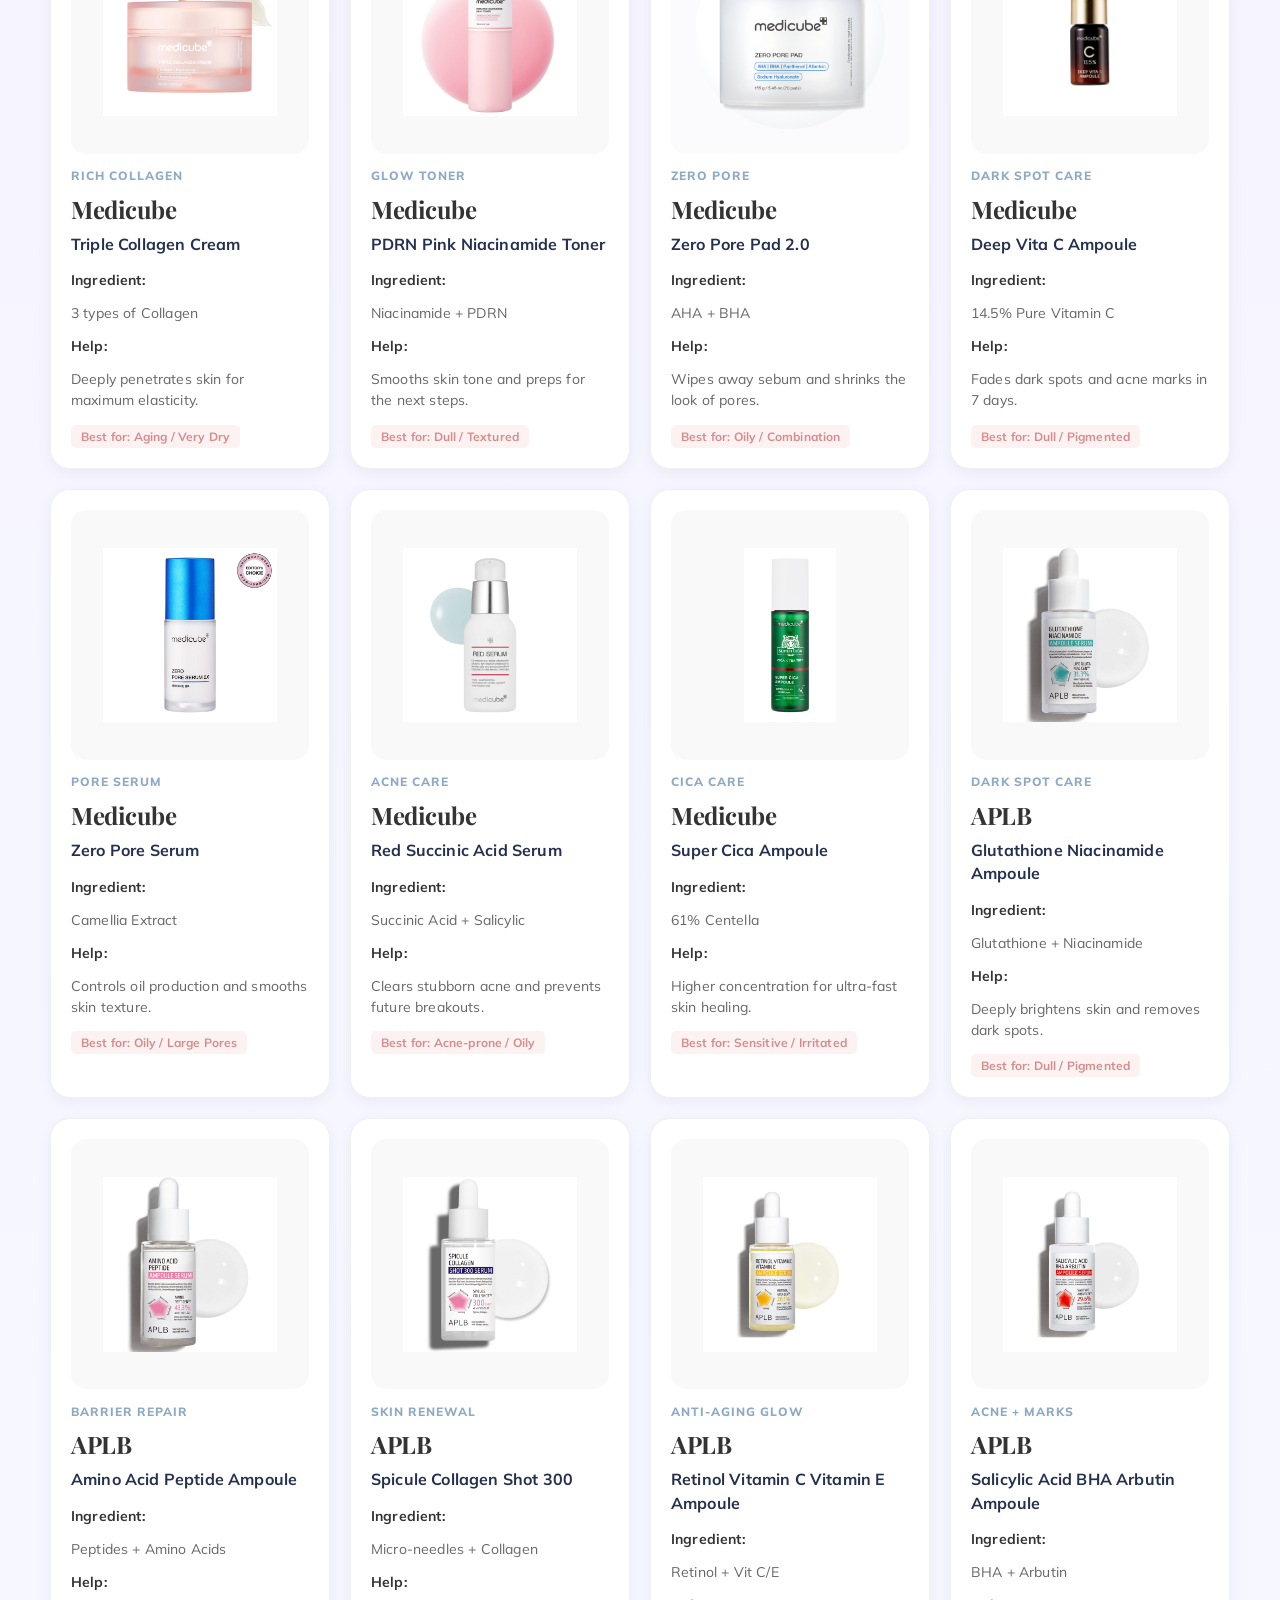
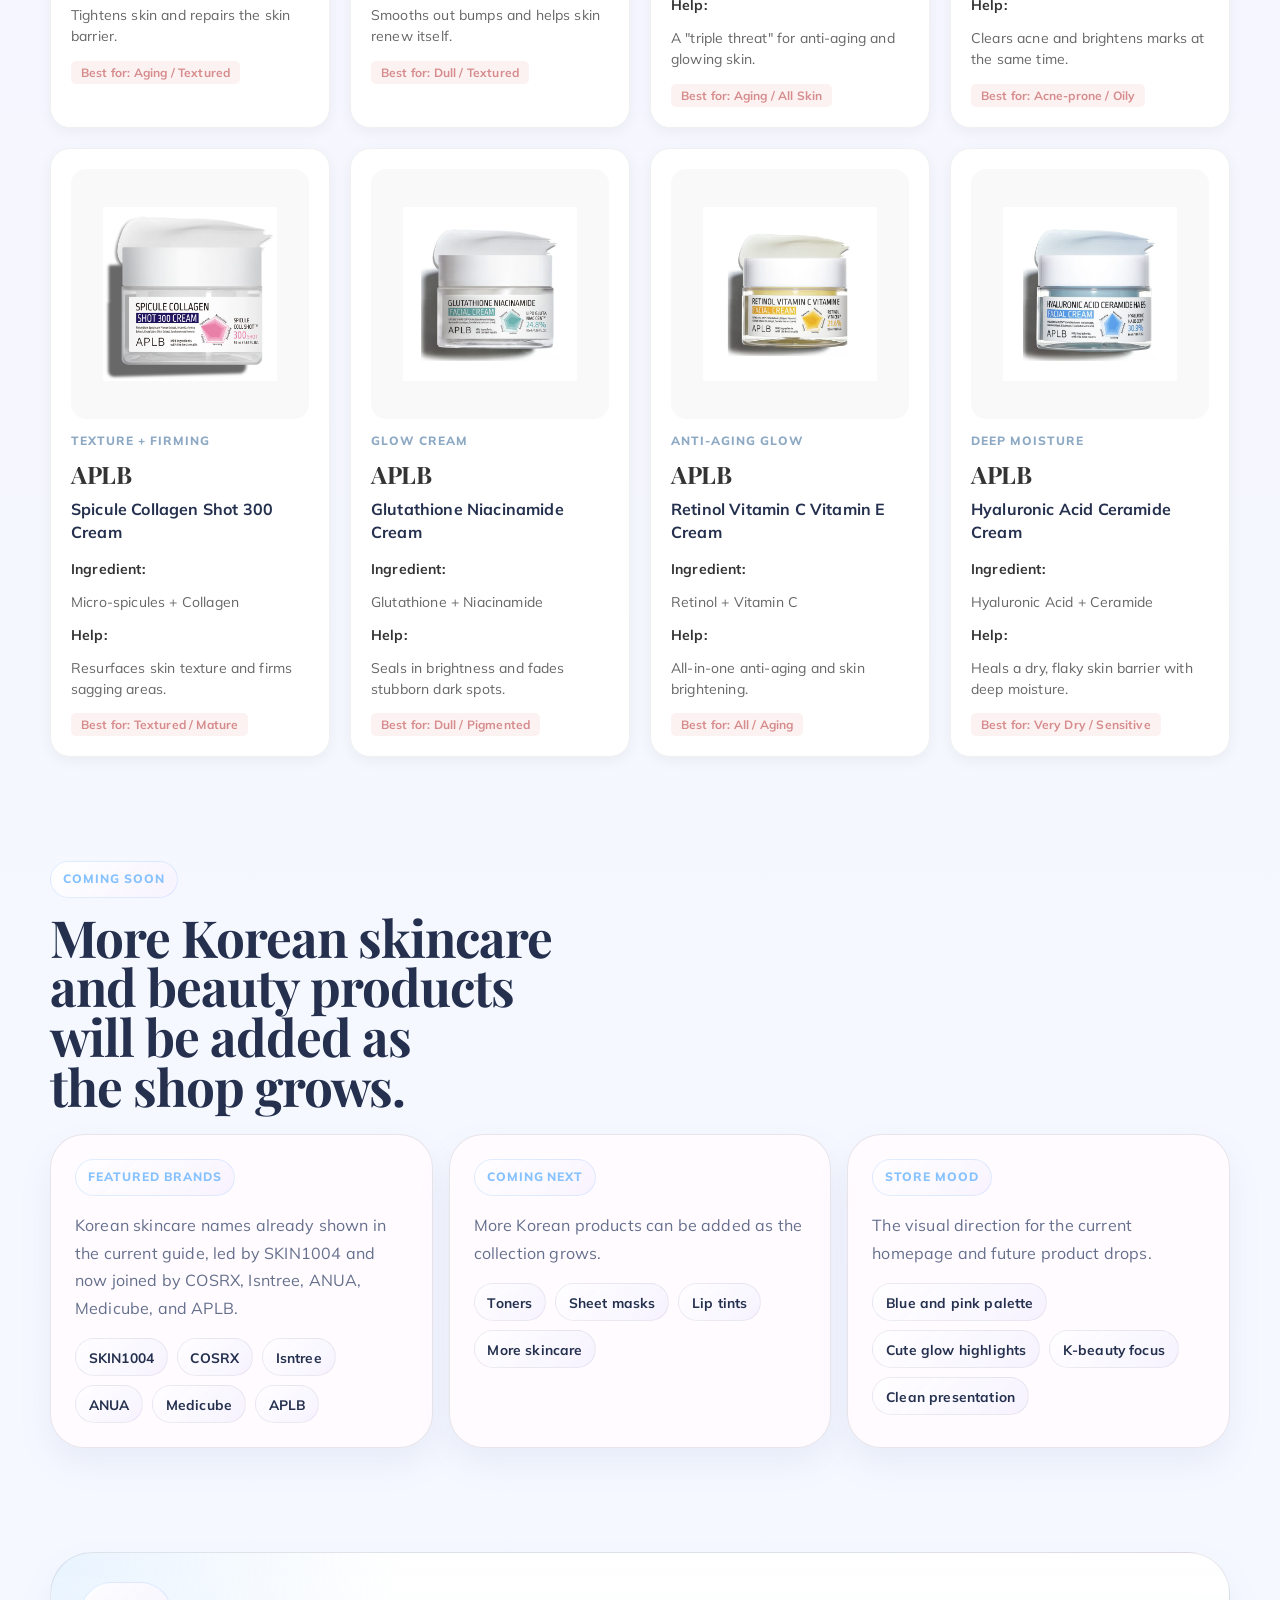
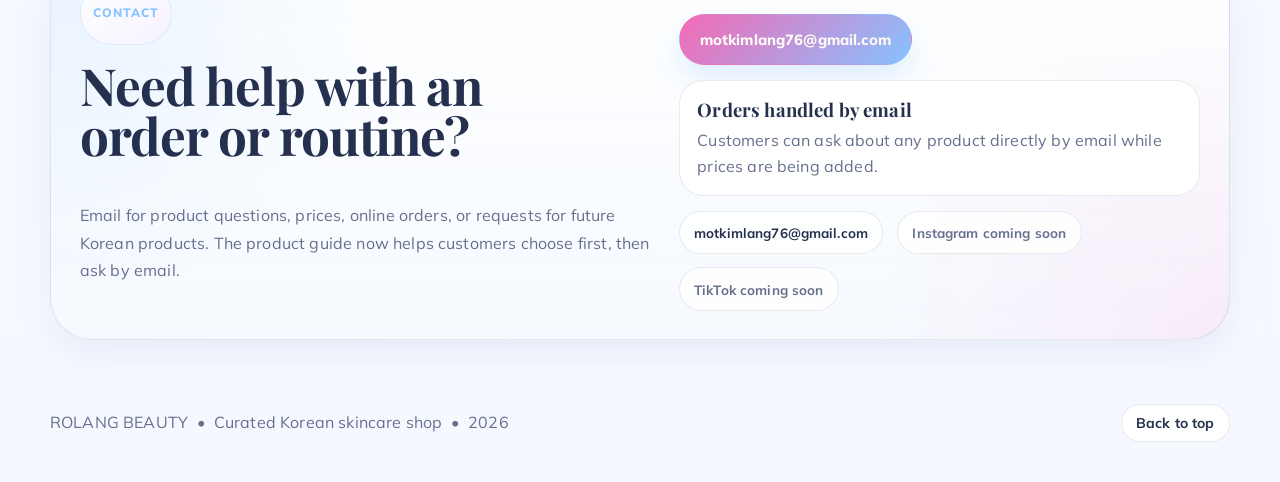
==== commit 7fcf120c: "Refresh storefront and product catalog" ====
--- a/index.html
+++ b/index.html
@@ -15,8 +15,8 @@
       href="https://fonts.googleapis.com/css2?family=Mulish:wght@400;500;600;700;800&family=Playfair+Display:wght@600;700;800&display=swap"
       rel="stylesheet"
     />
-    <link rel="stylesheet" href="src/styles/site.css" />
-    <script type="module" src="src/main.js"></script>
+    <link rel="stylesheet" href="src/styles/site.css?v=20260414-7" />
+    <script type="module" src="src/main.js?v=20260414-7"></script>
   </head>
   <body>
     <div class="page-shell">
--- a/src/styles/site.css
+++ b/src/styles/site.css
@@ -1,19 +1,26 @@
 :root {
-  --bg: #f8f4fb;
-  --bg-strong: #f1eaf8;
-  --surface: rgba(255, 255, 255, 0.94);
-  --surface-strong: #ffffff;
-  --ink: #1f2142;
-  --ink-soft: #62678a;
-  --line: rgba(31, 33, 66, 0.12);
-  --accent: #ee89c8;
-  --accent-soft: rgba(238, 137, 200, 0.14);
-  --accent-cool: #76a9ff;
-  --shadow: 0 18px 42px rgba(31, 33, 66, 0.08);
+  --bg: #f7f1ff;
+  --bg-strong: #efe5ff;
+  --bg-cool: #edf5ff;
+  --surface: rgba(255, 251, 255, 0.92);
+  --surface-strong: #fffaff;
+  --surface-muted: rgba(255, 255, 255, 0.74);
+  --ink: #24304e;
+  --ink-soft: #65708d;
+  --ink-faint: #8a92aa;
+  --line: rgba(36, 48, 78, 0.12);
+  --accent: #ff96d0;
+  --accent-strong: #f36ab5;
+  --accent-soft: rgba(255, 150, 208, 0.16);
+  --accent-cool: #86c2ff;
+  --accent-cool-soft: rgba(134, 194, 255, 0.2);
+  --shadow: 0 24px 56px rgba(96, 115, 177, 0.14);
+  --shadow-soft: 0 16px 34px rgba(96, 115, 177, 0.09);
+  --radius-xl: 40px;
   --radius-lg: 32px;
-  --radius-md: 22px;
-  --radius-sm: 14px;
-  --container: min(1120px, calc(100vw - 2rem));
+  --radius-md: 24px;
+  --radius-sm: 18px;
+  --container: min(1180px, calc(100vw - 2rem));
   --font-body: "Mulish", "Helvetica Neue", sans-serif;
   --font-display: "Playfair Display", Georgia, serif;
 }
@@ -34,9 +41,9 @@
   font-family: var(--font-body);
   letter-spacing: 0.01em;
   background:
-    radial-gradient(circle at top left, rgba(238, 137, 200, 0.12), transparent 28%),
-    radial-gradient(circle at top right, rgba(118, 169, 255, 0.1), transparent 24%),
-    linear-gradient(180deg, #fffdfd 0%, var(--bg) 52%, #f4f7ff 100%);
+    radial-gradient(circle at top left, rgba(255, 150, 208, 0.2), transparent 28%),
+    radial-gradient(circle at top right, rgba(134, 194, 255, 0.24), transparent 24%),
+    linear-gradient(180deg, #fffafd 0%, var(--bg) 44%, #f5f9ff 100%);
   color: var(--ink);
 }
 
@@ -70,6 +77,32 @@
   overflow-x: clip;
 }
 
+.page-shell::before,
+.page-shell::after {
+  content: "";
+  position: fixed;
+  z-index: -1;
+  border-radius: 999px;
+  filter: blur(18px);
+  opacity: 0.7;
+}
+
+.page-shell::before {
+  top: 7rem;
+  left: -3rem;
+  width: 16rem;
+  height: 16rem;
+  background: radial-gradient(circle, rgba(255, 150, 208, 0.2) 0%, rgba(255, 150, 208, 0) 72%);
+}
+
+.page-shell::after {
+  top: 16rem;
+  right: -5rem;
+  width: 22rem;
+  height: 22rem;
+  background: radial-gradient(circle, rgba(134, 194, 255, 0.2) 0%, rgba(134, 194, 255, 0) 72%);
+}
+
 .container {
   width: var(--container);
   margin: 0 auto;
@@ -81,16 +114,20 @@
 }
 
 .site-header {
+  position: sticky;
+  top: 1rem;
+  z-index: 20;
   display: flex;
   align-items: center;
   justify-content: space-between;
   gap: 1rem;
   margin-top: 1.5rem;
   padding: 1rem 1.25rem;
-  border: 1px solid var(--line);
-  border-radius: 24px;
-  background: rgba(255, 255, 255, 0.92);
-  box-shadow: var(--shadow);
+  border: 1px solid rgba(36, 48, 78, 0.08);
+  border-radius: 28px;
+  background: rgba(255, 250, 255, 0.82);
+  backdrop-filter: blur(18px);
+  box-shadow: var(--shadow-soft);
 }
 
 .brand {
@@ -103,18 +140,17 @@
   display: grid;
   place-items: center;
   flex: none;
-  width: 3.4rem;
-  height: 3.4rem;
+  width: 3.5rem;
+  height: 3.5rem;
   overflow: hidden;
-  border-radius: 22px;
-  background: linear-gradient(135deg, rgba(238, 137, 200, 0.12), rgba(118, 169, 255, 0.12));
-  border: 1px solid rgba(31, 33, 66, 0.08);
-  box-shadow: 0 10px 24px rgba(31, 33, 66, 0.06);
-  color: var(--ink);
-  font-family: var(--font-body);
+  border-radius: 1.35rem;
+  background: linear-gradient(135deg, rgba(255, 150, 208, 0.2), rgba(134, 194, 255, 0.22));
+  border: 1px solid rgba(36, 48, 78, 0.08);
+  box-shadow: 0 10px 24px rgba(96, 115, 177, 0.08);
+  color: var(--ink);
   font-size: 1rem;
-  font-weight: 700;
-  letter-spacing: 0.02em;
+  font-weight: 800;
+  letter-spacing: 0.04em;
 }
 
 .brand-mark img {
@@ -131,7 +167,7 @@
 
 .brand-copy strong {
   font-family: var(--font-display);
-  font-size: 1.45rem;
+  font-size: 1.48rem;
   font-weight: 700;
   line-height: 1;
   letter-spacing: 0;
@@ -141,7 +177,7 @@
 .brand-copy span {
   color: var(--ink-soft);
   font-size: 0.92rem;
-  font-weight: 600;
+  font-weight: 700;
 }
 
 .nav {
@@ -154,60 +190,350 @@
 .nav-link {
   padding: 0.72rem 0.95rem;
   border-radius: 999px;
-  background: rgba(255, 255, 255, 0);
-  color: rgba(31, 33, 66, 0.76);
-  font-family: var(--font-body);
-  font-size: 0.95rem;
+  color: rgba(36, 48, 78, 0.76);
+  font-size: 0.94rem;
   font-weight: 700;
   letter-spacing: 0.01em;
   transition:
     transform 180ms ease,
     background-color 180ms ease,
-    color 180ms ease;
+    color 180ms ease,
+    box-shadow 180ms ease;
 }
 
 .nav-link:hover,
 .nav-link:focus-visible {
-  background: linear-gradient(135deg, rgba(238, 137, 200, 0.12), rgba(118, 169, 255, 0.12));
-  color: var(--ink);
-  transform: none;
+  background: linear-gradient(135deg, rgba(255, 150, 208, 0.16), rgba(134, 194, 255, 0.16));
+  color: var(--ink);
+  box-shadow: 0 10px 22px rgba(96, 115, 177, 0.1);
 }
 
 .hero {
   display: grid;
-  grid-template-columns: 1.2fr 0.8fr;
+  grid-template-columns: minmax(0, 1.06fr) minmax(20rem, 0.94fr);
   align-items: stretch;
-  gap: 1.5rem;
-  padding-top: 4rem;
+  gap: 1.2rem;
+  padding-top: 3.2rem;
 }
 
 .hero-copy,
 .hero-panel,
+.journey-card,
 .principle-card,
 .project-card,
 .cart-card,
 .toolbox-card,
-.contact-card {
+.contact-card,
+.collection-card {
   position: relative;
   overflow: hidden;
-  border: 1px solid var(--line);
+  border: 1px solid rgba(28, 36, 52, 0.1);
   background: var(--surface);
-  box-shadow: var(--shadow);
+  box-shadow: var(--shadow-soft);
 }
 
 .hero-copy {
-  padding: 2.2rem;
-  border-radius: calc(var(--radius-lg) + 12px);
-  background: linear-gradient(180deg, rgba(255, 255, 255, 0.98), rgba(252, 248, 255, 0.94));
+  padding: 2.5rem;
+  border-color: rgba(255, 173, 214, 0.22);
+  border-radius: calc(var(--radius-xl) + 4px);
+  background:
+    radial-gradient(circle at 16% 16%, rgba(255, 181, 221, 0.26), transparent 24%),
+    radial-gradient(circle at top right, rgba(255, 189, 225, 0.2), transparent 32%),
+    radial-gradient(circle at bottom left, rgba(255, 150, 208, 0.22), transparent 30%),
+    radial-gradient(circle at 82% 78%, rgba(171, 211, 255, 0.14), transparent 24%),
+    linear-gradient(180deg, rgba(255, 251, 253, 0.98), rgba(252, 241, 248, 0.95));
+  box-shadow:
+    0 18px 36px rgba(255, 181, 221, 0.1),
+    0 20px 42px rgba(103, 136, 197, 0.08);
+}
+
+.hero-copy::before {
+  content: "";
+  position: absolute;
+  inset: auto -2rem -2rem auto;
+  width: 16rem;
+  height: 16rem;
+  border-radius: 999px;
+  background: radial-gradient(circle, rgba(255, 170, 216, 0.24) 0%, rgba(255, 170, 216, 0.08) 42%, rgba(255, 170, 216, 0) 72%);
+  filter: blur(10px);
+  pointer-events: none;
+  animation: glow-drift 6.4s ease-in-out infinite;
+}
+
+.hero-copy::after {
+  content: "";
+  position: absolute;
+  top: 1.8rem;
+  right: 2rem;
+  width: 3.2rem;
+  height: 3.2rem;
+  border-radius: 999px;
+  background: radial-gradient(circle, rgba(255, 255, 255, 0.98) 0%, rgba(255, 174, 218, 0.58) 34%, rgba(255, 174, 218, 0) 74%);
+  animation: blink-glow 3.2s ease-in-out infinite;
+}
+
+.hero-copy > * {
+  position: relative;
+  z-index: 1;
+}
+
+.hero-copy > .hero-photo {
+  z-index: 0;
+}
+
+.hero-copy > .hero-sprinkles {
+  z-index: 0;
+}
+
+.hero-photo {
+  position: absolute;
+  inset: 0;
+  border-radius: inherit;
+  background:
+    linear-gradient(90deg, rgba(255, 249, 252, 0.99) 0%, rgba(255, 246, 250, 0.98) 22%, rgba(255, 232, 244, 0.92) 42%, rgba(248, 233, 245, 0.72) 60%, rgba(240, 239, 255, 0.28) 100%),
+    linear-gradient(180deg, rgba(255, 235, 245, 0.1), rgba(255, 255, 255, 0.18)),
+    url("../assets/hero/skin-photo.jpg") center right / cover no-repeat,
+    linear-gradient(180deg, rgba(255, 242, 248, 0.98), rgba(247, 239, 255, 0.98));
+  opacity: 0.98;
+}
+
+.hero-photo::before {
+  content: "";
+  position: absolute;
+  inset: 1rem;
+  border-radius: calc(var(--radius-xl) - 2px);
+  border: 1px solid rgba(255, 255, 255, 0.22);
+  pointer-events: none;
+}
+
+.hero-sprinkles {
+  position: absolute;
+  inset: 0;
+  pointer-events: none;
+}
+
+.hero-bloom,
+.hero-drop,
+.hero-cream,
+.hero-bubble {
+  position: absolute;
+  opacity: 0.9;
+}
+
+.hero-bloom {
+  width: 0.7rem;
+  height: 0.7rem;
+  border-radius: 50%;
+  background: #ffd2ea;
+  box-shadow:
+    0 -0.72rem 0 #ffd2ea,
+    0 0.72rem 0 #ffd2ea,
+    0.72rem 0 0 #ffd2ea,
+    -0.72rem 0 0 #ffd2ea;
+  filter: drop-shadow(0 8px 16px rgba(255, 150, 208, 0.22));
+}
+
+.hero-bloom::after {
+  content: "";
+  position: absolute;
+  inset: 0;
+  width: 0.38rem;
+  height: 0.38rem;
+  margin: auto;
+  border-radius: 50%;
+  background: #fff4b8;
+}
+
+.hero-drop {
+  width: 1rem;
+  height: 1.28rem;
+  border-radius: 58% 58% 68% 68% / 26% 26% 80% 80%;
+  background: linear-gradient(180deg, rgba(255, 224, 239, 0.96), rgba(153, 205, 255, 0.82));
+  box-shadow:
+    inset 0 1px 0 rgba(255, 255, 255, 0.7),
+    0 10px 16px rgba(255, 174, 218, 0.12);
+  transform: rotate(18deg);
+}
+
+.hero-drop::after {
+  content: "";
+  position: absolute;
+  top: 0.18rem;
+  left: 0.2rem;
+  width: 0.28rem;
+  height: 0.42rem;
+  border-radius: 50%;
+  background: rgba(255, 255, 255, 0.56);
+  transform: rotate(-18deg);
+}
+
+.hero-cream {
+  width: 1.7rem;
+  height: 0.92rem;
+  border-radius: 999px 999px 0.95rem 0.95rem;
+  background: linear-gradient(180deg, rgba(255, 252, 253, 0.98), rgba(255, 223, 237, 0.96));
+  box-shadow:
+    inset 0 1px 0 rgba(255, 255, 255, 0.84),
+    0 10px 18px rgba(255, 171, 213, 0.2);
+}
+
+.hero-cream::before,
+.hero-cream::after {
+  content: "";
+  position: absolute;
+  bottom: 0.36rem;
+  border-radius: 50%;
+  background: inherit;
+}
+
+.hero-cream::before {
+  left: 0.2rem;
+  width: 0.64rem;
+  height: 0.64rem;
+}
+
+.hero-cream::after {
+  left: 0.82rem;
+  width: 0.56rem;
+  height: 0.56rem;
+}
+
+.hero-bubble {
+  border-radius: 50%;
+  border: 1px solid rgba(255, 255, 255, 0.72);
+  background: radial-gradient(circle at 32% 32%, rgba(255, 255, 255, 0.8), rgba(255, 219, 237, 0.3) 45%, rgba(214, 237, 255, 0.1) 72%);
+  box-shadow: 0 10px 16px rgba(255, 174, 218, 0.12);
+}
+
+.hero-bloom-one {
+  top: 5.6rem;
+  right: 1.4rem;
+}
+
+.hero-bloom-two {
+  right: 11rem;
+  bottom: 3rem;
+  transform: scale(0.86);
+}
+
+.hero-bloom-three {
+  left: 1.35rem;
+  bottom: 5.9rem;
+  transform: scale(0.72);
+}
+
+.hero-drop-one {
+  top: 2.8rem;
+  right: 9.8rem;
+}
+
+.hero-drop-two {
+  right: 2rem;
+  bottom: 9.8rem;
+  transform: rotate(24deg) scale(0.84);
+}
+
+.hero-drop-three {
+  left: 2rem;
+  bottom: 2.1rem;
+  transform: rotate(12deg) scale(0.72);
+}
+
+.hero-cream-one {
+  top: 1.2rem;
+  right: 5rem;
+  transform: rotate(12deg);
+}
+
+.hero-cream-two {
+  right: 12.6rem;
+  bottom: 1.8rem;
+  transform: rotate(-8deg) scale(0.88);
+}
+
+.hero-bubble-one {
+  top: 1.6rem;
+  right: 1.65rem;
+  width: 1.2rem;
+  height: 1.2rem;
+}
+
+.hero-bubble-two {
+  right: 4rem;
+  bottom: 7rem;
+  width: 0.92rem;
+  height: 0.92rem;
+}
+
+.hero-bubble-three {
+  left: 1.7rem;
+  bottom: 8.4rem;
+  width: 0.74rem;
+  height: 0.74rem;
+}
+
+.hero-copy .lede,
+.hero-copy .hero-actions,
+.hero-copy .hero-note-row {
+  max-width: min(100%, 31rem);
+}
+
+.hero-copy .eyebrow {
+  border-color: rgba(255, 176, 217, 0.28);
+  background: linear-gradient(135deg, rgba(255, 255, 255, 0.94), rgba(255, 239, 247, 0.9));
+  color: #ef8fc6;
+}
+
+.hero-copy .status-pill {
+  border-color: rgba(255, 173, 214, 0.28);
+  background: linear-gradient(135deg, rgba(255, 255, 255, 0.92), rgba(255, 238, 246, 0.9));
+  box-shadow: 0 10px 22px rgba(255, 181, 221, 0.1);
+}
+
+.hero-copy .status-pill::before {
+  background: #ff8cc8;
+  box-shadow: 0 0 0 5px rgba(255, 173, 214, 0.16);
+}
+
+.hero-copy .hero-note {
+  border-color: rgba(255, 176, 217, 0.14);
+  background: linear-gradient(135deg, rgba(255, 255, 255, 0.9), rgba(255, 238, 246, 0.84));
+  box-shadow: 0 10px 22px rgba(255, 181, 221, 0.08);
+}
+
+.hero-copy .button-primary {
+  background: linear-gradient(135deg, #f57cbc 0%, #d991e9 48%, #98beff 100%);
+  box-shadow: 0 14px 28px rgba(255, 173, 214, 0.2);
+}
+
+.hero-copy .button-secondary {
+  border-color: rgba(255, 176, 217, 0.18);
+  background: linear-gradient(180deg, rgba(255, 255, 255, 0.96), rgba(255, 243, 249, 0.92));
+  box-shadow: 0 10px 20px rgba(255, 181, 221, 0.08);
 }
 
 .hero-panel {
   display: grid;
   align-content: start;
   gap: 1rem;
-  padding: 2rem;
-  border-radius: var(--radius-lg);
-  background: linear-gradient(180deg, rgba(255, 255, 255, 0.98), rgba(247, 250, 255, 0.94));
+  padding: 1.4rem;
+  border-radius: var(--radius-xl);
+  background:
+    radial-gradient(circle at top left, rgba(255, 150, 208, 0.18), transparent 30%),
+    radial-gradient(circle at bottom right, rgba(134, 194, 255, 0.16), transparent 30%),
+    linear-gradient(180deg, rgba(255, 255, 255, 0.98), rgba(244, 248, 255, 0.96));
+}
+
+.hero-panel::before {
+  content: "";
+  position: absolute;
+  top: 1rem;
+  right: 1rem;
+  width: 2.7rem;
+  height: 2.7rem;
+  border-radius: 999px;
+  background: radial-gradient(circle, rgba(255, 255, 255, 0.98) 0%, rgba(255, 150, 208, 0.56) 32%, rgba(255, 150, 208, 0) 76%);
+  animation: blink-glow 3.8s ease-in-out infinite 0.4s;
 }
 
 .spotlight-card {
@@ -215,11 +541,25 @@
   display: grid;
   gap: 1rem;
   overflow: hidden;
-  padding: 1.4rem;
+  padding: 1.35rem;
   border: 1px solid var(--line);
   border-radius: calc(var(--radius-lg) + 2px);
-  background: linear-gradient(180deg, #ffffff, rgba(248, 251, 255, 0.96));
-  box-shadow: inset 0 1px 0 rgba(255, 255, 255, 0.7);
+  background:
+    radial-gradient(circle at top right, rgba(255, 150, 208, 0.14), transparent 28%),
+    linear-gradient(180deg, rgba(255, 255, 255, 0.98), rgba(248, 244, 255, 0.95));
+  box-shadow: inset 0 1px 0 rgba(255, 255, 255, 0.72);
+}
+
+.spotlight-card::after {
+  content: "";
+  position: absolute;
+  right: 1.3rem;
+  bottom: 1.5rem;
+  width: 3rem;
+  height: 3rem;
+  border-radius: 999px;
+  background: radial-gradient(circle, rgba(255, 255, 255, 0.96) 0%, rgba(134, 194, 255, 0.42) 34%, rgba(134, 194, 255, 0) 74%);
+  animation: blink-glow 4.4s ease-in-out infinite 0.8s;
 }
 
 .spotlight-header {
@@ -236,12 +576,65 @@
   min-height: 2.5rem;
   padding: 0.55rem 0.9rem;
   border-radius: 999px;
-  background: var(--ink);
-  color: #fff8ef;
-  font-family: var(--font-body);
+  background: linear-gradient(135deg, var(--accent-strong), var(--accent-cool));
+  color: #fffaf6;
+  font-size: 0.82rem;
+  font-weight: 800;
+  letter-spacing: 0.04em;
+  box-shadow: 0 12px 24px rgba(134, 194, 255, 0.22);
+  animation: soft-pulse 3.6s ease-in-out infinite;
+}
+
+.showcase-grid {
+  display: grid;
+  grid-template-columns: repeat(3, minmax(0, 1fr));
+  gap: 0.85rem;
+}
+
+.showcase-product {
+  display: grid;
+  align-content: start;
+  gap: 0.75rem;
+  min-height: 100%;
+  padding: 0.9rem;
+  border: 1px solid rgba(36, 48, 78, 0.08);
+  border-radius: 22px;
+  background: linear-gradient(180deg, rgba(255, 255, 255, 0.94), rgba(250, 246, 255, 0.92));
+}
+
+.showcase-product-image {
+  display: flex;
+  align-items: center;
+  justify-content: center;
+  min-height: 8rem;
+  padding: 0.85rem;
+  border-radius: 20px;
+  background:
+    radial-gradient(circle at 50% 34%, rgba(134, 194, 255, 0.34) 0%, rgba(255, 150, 208, 0.16) 28%, rgba(255, 255, 255, 0) 74%),
+    linear-gradient(180deg, #f7fbff 0%, #ffffff 100%);
+}
+
+.showcase-product-image img {
+  width: 100%;
+  max-height: 7.2rem;
+  object-fit: contain;
+}
+
+.showcase-product-copy {
+  display: grid;
+  gap: 0.2rem;
+}
+
+.showcase-product-copy strong {
+  color: var(--ink);
+  font-size: 0.96rem;
+  font-weight: 800;
+}
+
+.showcase-product-copy span {
+  color: var(--ink-soft);
   font-size: 0.84rem;
-  font-weight: 700;
-  letter-spacing: 0.04em;
+  line-height: 1.5;
 }
 
 .spotlight-list {
@@ -257,7 +650,7 @@
   align-items: center;
   gap: 0.7rem;
   color: var(--ink);
-  font-weight: 600;
+  font-weight: 700;
 }
 
 .spotlight-list li::before {
@@ -267,9 +660,12 @@
   border-radius: 999px;
   background: linear-gradient(135deg, var(--accent), var(--accent-cool));
   flex: none;
+  box-shadow: 0 0 0 5px rgba(255, 150, 208, 0.1);
 }
 
 .spotlight-note {
+  padding-top: 0.9rem;
+  border-top: 1px solid rgba(28, 36, 52, 0.08);
   color: var(--ink);
   font-weight: 600;
 }
@@ -280,13 +676,12 @@
   width: fit-content;
   margin: 0;
   padding: 0.45rem 0.75rem;
-  border: 1px solid rgba(118, 169, 255, 0.18);
+  border: 1px solid rgba(134, 194, 255, 0.26);
   border-radius: 999px;
-  background: rgba(255, 255, 255, 0.88);
+  background: linear-gradient(135deg, rgba(255, 255, 255, 0.92), rgba(248, 242, 255, 0.88));
   color: var(--accent-cool);
-  font-family: var(--font-body);
   font-size: 0.76rem;
-  font-weight: 700;
+  font-weight: 800;
   letter-spacing: 0.08em;
   text-transform: uppercase;
 }
@@ -298,23 +693,23 @@
   width: fit-content;
   margin: 0 0 1rem;
   padding: 0.65rem 0.95rem;
-  border: 1px solid rgba(238, 137, 200, 0.18);
+  border: 1px solid rgba(255, 150, 208, 0.22);
   border-radius: 999px;
-  background: rgba(255, 255, 255, 0.88);
-  color: var(--ink);
-  font-family: var(--font-body);
+  background: linear-gradient(135deg, rgba(255, 255, 255, 0.9), rgba(248, 243, 255, 0.88));
+  color: var(--ink);
   font-size: 0.82rem;
-  font-weight: 700;
+  font-weight: 800;
   letter-spacing: 0.03em;
 }
 
 .status-pill::before {
   content: "";
-  width: 0.7rem;
-  height: 0.7rem;
+  width: 0.68rem;
+  height: 0.68rem;
   border-radius: 999px;
   background: var(--accent);
-  box-shadow: 0 0 0 5px rgba(238, 137, 200, 0.12);
+  box-shadow: 0 0 0 5px rgba(255, 150, 208, 0.14);
+  animation: blink-glow 2.6s ease-in-out infinite;
 }
 
 h1,
@@ -324,26 +719,26 @@
   font-family: var(--font-display);
   font-weight: 700;
   line-height: 1;
-  letter-spacing: -0.015em;
+  letter-spacing: -0.02em;
   text-wrap: balance;
 }
 
 h1 {
-  max-width: 12ch;
+  max-width: 11ch;
   margin-top: 1rem;
-  font-size: clamp(3.15rem, 7vw, 5.4rem);
-  line-height: 0.95;
+  font-size: clamp(3.25rem, 7vw, 5.6rem);
+  line-height: 0.92;
 }
 
 h2 {
   max-width: 18ch;
-  font-size: clamp(2rem, 4vw, 3rem);
-  line-height: 0.98;
+  font-size: clamp(2.05rem, 4vw, 3.2rem);
+  line-height: 0.97;
 }
 
 h3 {
-  font-size: 1.56rem;
-  line-height: 1.02;
+  font-size: 1.6rem;
+  line-height: 1.03;
 }
 
 p {
@@ -353,8 +748,8 @@
 }
 
 .lede {
-  max-width: 38rem;
-  margin-top: 1.4rem;
+  max-width: 40rem;
+  margin-top: 1.35rem;
   font-size: 1.08rem;
 }
 
@@ -366,6 +761,27 @@
   margin-top: 2rem;
 }
 
+.hero-note-row {
+  display: flex;
+  flex-wrap: wrap;
+  gap: 0.75rem;
+  margin-top: 1.6rem;
+}
+
+.hero-note {
+  display: inline-flex;
+  align-items: center;
+  min-height: 2.7rem;
+  padding: 0.62rem 0.9rem;
+  border: 1px solid rgba(36, 48, 78, 0.08);
+  border-radius: 999px;
+  background: linear-gradient(135deg, rgba(255, 255, 255, 0.86), rgba(245, 240, 255, 0.8));
+  color: var(--ink);
+  font-size: 0.88rem;
+  font-weight: 700;
+  box-shadow: 0 10px 22px rgba(96, 115, 177, 0.08);
+}
+
 .button {
   display: inline-flex;
   align-items: center;
@@ -375,14 +791,14 @@
   border-radius: 999px;
   border: 1px solid transparent;
   cursor: pointer;
-  font-family: var(--font-body);
   font-size: 0.92rem;
-  font-weight: 700;
+  font-weight: 800;
   letter-spacing: 0.01em;
   transition:
     transform 180ms ease,
     box-shadow 180ms ease,
-    border-color 180ms ease;
+    border-color 180ms ease,
+    background-color 180ms ease;
 }
 
 .button:hover,
@@ -390,42 +806,59 @@
 .project-link:hover,
 .project-link:focus-visible,
 .social-link:hover,
-.social-link:focus-visible {
+.social-link:focus-visible,
+.site-footer a:hover,
+.site-footer a:focus-visible,
+.nav-link:hover,
+.nav-link:focus-visible {
   transform: translateY(-2px);
 }
 
 .button-primary {
-  background: linear-gradient(135deg, var(--accent) 0%, var(--accent-cool) 100%);
-  color: #fff8ef;
-  box-shadow: 0 12px 24px rgba(118, 169, 255, 0.18);
+  background: linear-gradient(135deg, var(--accent-strong) 0%, var(--accent-cool) 100%);
+  color: #fffaf6;
+  box-shadow: 0 14px 28px rgba(134, 194, 255, 0.24);
+}
+
+.hero .button-primary {
+  animation: soft-pulse 3.8s ease-in-out infinite;
 }
 
 .button-secondary {
-  border-color: var(--line);
+  border-color: rgba(36, 48, 78, 0.1);
   background: rgba(255, 255, 255, 0.92);
+  color: var(--ink);
 }
 
 .stat-grid {
   display: grid;
-  gap: 0.9rem;
+  grid-template-columns: repeat(3, minmax(0, 1fr));
+  gap: 0.8rem;
 }
 
 .stat-card {
   display: grid;
-  gap: 0.2rem;
-  padding: 1rem 1.1rem;
-  border: 1px solid var(--line);
-  border-radius: 26px;
-  background: rgba(255, 255, 255, 0.94);
+  gap: 0.35rem;
+  padding: 1rem 1.05rem;
+  border: 1px solid rgba(36, 48, 78, 0.08);
+  border-radius: 24px;
+  background: linear-gradient(180deg, rgba(255, 255, 255, 0.95), rgba(246, 241, 255, 0.96));
 }
 
 .stat-card strong {
+  color: var(--ink);
   font-family: var(--font-display);
-  font-size: 1.5rem;
+  font-size: 1.42rem;
   font-weight: 800;
   line-height: 1;
 }
 
+.stat-card span {
+  color: var(--ink-soft);
+  font-size: 0.86rem;
+  line-height: 1.5;
+}
+
 .section-heading {
   display: grid;
   gap: 0.9rem;
@@ -440,12 +873,268 @@
   max-width: 42rem;
 }
 
+.journey-grid,
 .principle-grid,
 .project-grid,
 .brand-grid,
-.toolbox-grid {
+.toolbox-grid,
+.collection-grid {
   display: grid;
   gap: 1rem;
+}
+
+.shop-focus-card {
+  display: grid;
+  grid-template-columns: minmax(0, 1.1fr) minmax(18rem, 0.9fr);
+  gap: 1rem;
+  margin-bottom: 1rem;
+  padding: 1.35rem;
+  border: 1px solid rgba(36, 48, 78, 0.1);
+  border-radius: calc(var(--radius-lg) + 2px);
+  background:
+    radial-gradient(circle at top left, rgba(255, 150, 208, 0.14), transparent 32%),
+    radial-gradient(circle at bottom right, rgba(134, 194, 255, 0.14), transparent 32%),
+    linear-gradient(180deg, rgba(255, 255, 255, 0.98), rgba(246, 242, 255, 0.95));
+  box-shadow: var(--shadow-soft);
+}
+
+.shop-focus-copy,
+.shop-focus-visual {
+  display: grid;
+  align-content: start;
+  gap: 1rem;
+}
+
+.shop-focus-visual {
+  padding: 1rem;
+  border: 1px solid rgba(36, 48, 78, 0.08);
+  border-radius: 24px;
+  background:
+    radial-gradient(circle at 50% 34%, rgba(134, 194, 255, 0.36) 0%, rgba(255, 150, 208, 0.16) 28%, rgba(255, 255, 255, 0) 72%),
+    linear-gradient(180deg, #f8fbff 0%, #ffffff 100%);
+}
+
+.shop-focus-visual img {
+  width: 100%;
+  max-height: 15rem;
+  object-fit: contain;
+}
+
+.shop-focus-note {
+  padding-top: 0.9rem;
+  border-top: 1px solid rgba(36, 48, 78, 0.08);
+  color: var(--ink);
+  font-weight: 700;
+}
+
+.shop-toolbar {
+  display: grid;
+  gap: 0.9rem;
+  margin-bottom: 1rem;
+  padding: 1rem 1.1rem;
+  border: 1px solid rgba(36, 48, 78, 0.08);
+  border-radius: 20px;
+  background: rgba(255, 255, 255, 0.72);
+  box-shadow: 0 10px 24px rgba(96, 115, 177, 0.06);
+}
+
+.shop-toolbar-copy {
+  display: grid;
+  gap: 0.5rem;
+}
+
+.skin-filter-bar {
+  display: flex;
+  flex-wrap: wrap;
+  gap: 0.75rem;
+}
+
+.skin-filter-button {
+  min-height: 2.75rem;
+  padding: 0.65rem 1rem;
+  border: 1px solid rgba(36, 48, 78, 0.1);
+  border-radius: 999px;
+  background: #ffffff;
+  color: var(--ink-soft);
+  cursor: pointer;
+  font-size: 0.9rem;
+  font-weight: 700;
+  transition:
+    transform 180ms ease,
+    box-shadow 180ms ease,
+    border-color 180ms ease,
+    color 180ms ease,
+    background-color 180ms ease;
+}
+
+.skin-filter-button:hover,
+.skin-filter-button:focus-visible {
+  transform: translateY(-2px);
+  border-color: rgba(134, 194, 255, 0.28);
+  color: var(--ink);
+  box-shadow: 0 10px 18px rgba(96, 115, 177, 0.08);
+}
+
+.skin-filter-button.is-active {
+  border-color: rgba(243, 106, 181, 0.24);
+  background: linear-gradient(135deg, rgba(255, 150, 208, 0.18), rgba(134, 194, 255, 0.18));
+  color: var(--ink);
+  box-shadow: 0 10px 18px rgba(96, 115, 177, 0.08);
+}
+
+.product-filter-status {
+  color: var(--ink-soft);
+  font-size: 0.92rem;
+  font-weight: 600;
+}
+
+.product-grid {
+  display: grid;
+  grid-template-columns: repeat(auto-fit, minmax(280px, 1fr));
+  gap: 20px;
+  max-width: 1200px;
+  margin: 0 auto;
+}
+
+.product-card[hidden] {
+  display: none;
+}
+
+.product-card {
+  display: grid;
+  align-content: start;
+  gap: 0.75rem;
+  min-height: 100%;
+  padding: 20px;
+  background: #ffffff;
+  border: 1px solid #f0f0f0;
+  border-radius: 20px;
+  box-shadow: 0 4px 15px rgba(0, 0, 0, 0.05);
+  text-align: left;
+  transition:
+    transform 0.3s ease,
+    box-shadow 0.3s ease;
+}
+
+.product-card:hover {
+  transform: translateY(-5px);
+  box-shadow: 0 12px 24px rgba(96, 115, 177, 0.1);
+}
+
+.product-image-bg {
+  display: flex;
+  align-items: center;
+  justify-content: center;
+  height: 250px;
+  margin-bottom: 0.15rem;
+  padding: 1rem;
+  background-color: #f9f9f9;
+  border-radius: 15px;
+}
+
+.product-image-bg img {
+  width: auto;
+  max-width: 100%;
+  max-height: 80%;
+  object-fit: contain;
+}
+
+.product-card[data-product-id="medicube-zero-pore-pad-2-0"] .product-image-bg {
+  position: relative;
+  overflow: hidden;
+  background: #fbfbfd;
+}
+
+.product-card[data-product-id="medicube-zero-pore-pad-2-0"] .product-image-bg::before {
+  content: "";
+  position: absolute;
+  inset: 14% 10% 10% 10%;
+  border-radius: 50%;
+  background:
+    radial-gradient(circle at 45% 42%, #ffffff 0 54%, #f4f5f8 72%, #eef1f6 100%);
+  opacity: 0.98;
+}
+
+.product-card[data-product-id="medicube-zero-pore-pad-2-0"] .product-image-bg img {
+  position: relative;
+  z-index: 1;
+  width: 84%;
+  max-width: none;
+  max-height: none;
+}
+
+.product-card .tag {
+  color: #8da9c4;
+  font-size: 12px;
+  font-weight: 800;
+  letter-spacing: 1px;
+  text-transform: uppercase;
+  background: transparent;
+  padding: 0;
+}
+
+.product-name {
+  margin: 0.1rem 0 0;
+  color: #333333;
+  font-family: var(--font-display);
+  font-size: 24px;
+  line-height: 1;
+}
+
+.product-desc {
+  margin-bottom: 0.15rem;
+  color: var(--ink);
+  font-size: 16px;
+  font-weight: 700;
+  line-height: 1.45;
+}
+
+.product-card .product-details {
+  color: #666666;
+  font-size: 14px;
+  line-height: 1.5;
+}
+
+.product-card .product-details strong {
+  color: #333333;
+}
+
+.skin-type {
+  display: inline-block;
+  width: fit-content;
+  margin-top: 0.1rem;
+  padding: 4px 10px;
+  border-radius: 5px;
+  background: #fdf2f2;
+  color: #d68c8c;
+  font-size: 12px;
+  font-weight: 700;
+}
+
+.journey-grid {
+  grid-template-columns: repeat(3, minmax(0, 1fr));
+  margin-bottom: 1rem;
+}
+
+.journey-card {
+  display: grid;
+  align-content: start;
+  gap: 0.95rem;
+  min-height: 100%;
+  padding: 1.5rem;
+  border-radius: calc(var(--radius-lg) + 2px);
+  background:
+    radial-gradient(circle at top right, rgba(134, 194, 255, 0.14), transparent 42%),
+    radial-gradient(circle at bottom left, rgba(255, 150, 208, 0.12), transparent 30%),
+    linear-gradient(180deg, rgba(255, 255, 255, 0.98), rgba(248, 243, 255, 0.95));
+}
+
+.journey-index {
+  color: var(--accent);
+  font-family: var(--font-display);
+  font-size: 2rem;
+  font-weight: 700;
+  line-height: 1;
 }
 
 .principle-grid {
@@ -464,9 +1153,15 @@
   grid-template-columns: repeat(3, minmax(0, 1fr));
 }
 
+.collection-grid {
+  grid-template-columns: repeat(3, minmax(0, 1fr));
+  margin-bottom: 1rem;
+}
+
 .principle-card,
 .project-card,
-.toolbox-card {
+.toolbox-card,
+.collection-card {
   display: grid;
   align-content: start;
   gap: 1rem;
@@ -474,57 +1169,110 @@
   border-radius: calc(var(--radius-lg) + 2px);
   transition:
     box-shadow 180ms ease,
-    border-color 180ms ease;
+    border-color 180ms ease,
+    transform 180ms ease;
 }
 
 .principle-card:hover,
 .principle-card:focus-within,
+.journey-card:hover,
+.collection-card:hover,
 .project-card:hover,
 .project-card:focus-within,
 .brand-tile:hover,
 .toolbox-card:hover,
 .contact-card:hover {
-  box-shadow: 0 22px 44px rgba(31, 33, 66, 0.1);
+  transform: translateY(-2px);
+  box-shadow: var(--shadow);
+}
+
+.collection-card {
+  background:
+    radial-gradient(circle at top left, rgba(255, 150, 208, 0.12), transparent 36%),
+    radial-gradient(circle at bottom right, rgba(134, 194, 255, 0.12), transparent 30%),
+    linear-gradient(180deg, rgba(255, 255, 255, 0.98), rgba(244, 249, 255, 0.95));
 }
 
 .brand-board {
   position: relative;
   overflow: hidden;
-  padding: 1.6rem;
-  border: 1px solid var(--line);
-  border-radius: calc(var(--radius-lg) + 10px);
-  background: linear-gradient(180deg, rgba(255, 255, 255, 0.98), rgba(250, 247, 255, 0.94));
-  box-shadow: var(--shadow);
+  padding: 1.5rem;
+  border: 1px solid rgba(104, 146, 218, 0.16);
+  border-radius: calc(var(--radius-xl) + 2px);
+  background:
+    radial-gradient(circle at 12% 14%, rgba(255, 169, 216, 0.24), transparent 18%),
+    radial-gradient(circle at 86% 16%, rgba(153, 212, 255, 0.3), transparent 22%),
+    radial-gradient(circle at 82% 82%, rgba(180, 221, 255, 0.24), transparent 24%),
+    linear-gradient(180deg, rgba(228, 241, 255, 0.96), rgba(240, 246, 255, 0.94) 55%, rgba(246, 243, 255, 0.96) 100%);
+  box-shadow: var(--shadow-soft);
 }
 
 .brand-tile {
+  position: relative;
   display: grid;
   align-content: start;
-  gap: 0.55rem;
-  min-height: 10rem;
-  padding: 1.2rem;
-  border: 1px solid var(--line);
-  border-radius: 26px;
-  background: rgba(255, 255, 255, 0.98);
+  gap: 0.9rem;
+  min-height: 14rem;
+  padding: 1.35rem;
+  overflow: hidden;
+  border: 1px solid rgba(106, 150, 224, 0.18);
+  border-radius: 28px;
+  background:
+    radial-gradient(circle at 86% 18%, rgba(255, 183, 224, 0.28), transparent 18%),
+    radial-gradient(circle at 12% 90%, rgba(168, 214, 255, 0.26), transparent 24%),
+    linear-gradient(180deg, rgba(242, 248, 255, 0.98), rgba(232, 242, 255, 0.96) 54%, rgba(247, 245, 255, 0.96) 100%);
+  box-shadow:
+    inset 0 1px 0 rgba(255, 255, 255, 0.92),
+    0 16px 28px rgba(103, 136, 197, 0.1);
   transition:
-    box-shadow 180ms ease;
+    box-shadow 180ms ease,
+    transform 180ms ease;
+}
+
+.brand-tile::before {
+  content: "";
+  position: absolute;
+  top: -1.5rem;
+  right: -1.5rem;
+  width: 7rem;
+  height: 7rem;
+  border-radius: 50%;
+  background: radial-gradient(circle, rgba(255, 255, 255, 0.7) 0%, rgba(255, 255, 255, 0.2) 48%, rgba(255, 255, 255, 0) 72%);
+}
+
+.brand-tile::after {
+  content: "";
+  position: absolute;
+  inset: 0;
+  background:
+    linear-gradient(90deg, rgba(255, 255, 255, 0.16) 0%, rgba(255, 255, 255, 0) 14%),
+    linear-gradient(180deg, rgba(255, 255, 255, 0.26), rgba(255, 255, 255, 0));
+  pointer-events: none;
+}
+
+.brand-tile-decor {
+  position: absolute;
+  inset: 0;
+  pointer-events: none;
 }
 
 .brand-visual {
-  display: flex;
-  align-items: center;
-  justify-content: center;
-  min-height: 12.5rem;
-  padding: 0.85rem;
-  border: 1px solid rgba(31, 33, 66, 0.08);
-  border-radius: 22px;
-  background:
-    radial-gradient(circle at 50% 35%, rgba(118, 169, 255, 0.18), transparent 34%),
-    linear-gradient(180deg, #ffffff 0%, #ffffff 100%);
-  box-shadow: 0 10px 24px rgba(31, 33, 66, 0.04);
+  display: none;
+}
+
+.brand-visual::before {
+  content: "";
+  position: absolute;
+  inset: 18% 18% 22%;
+  z-index: 0;
+  border-radius: 999px;
+  background: radial-gradient(circle, rgba(255, 150, 208, 0.3) 0%, rgba(255, 150, 208, 0.12) 48%, rgba(255, 150, 208, 0) 74%);
+  filter: blur(24px);
 }
 
 .brand-visual img {
+  position: relative;
+  z-index: 1;
   width: 100%;
   aspect-ratio: 1;
   object-fit: contain;
@@ -533,15 +1281,16 @@
 }
 
 .brand-tile-copy {
+  position: relative;
+  z-index: 1;
   display: grid;
   gap: 0.45rem;
 }
 
 .brand-tile-kicker {
-  color: var(--accent-cool);
-  font-family: var(--font-body);
+  color: #7ab7ff;
   font-size: 0.74rem;
-  font-weight: 700;
+  font-weight: 800;
   letter-spacing: 0.08em;
   text-transform: uppercase;
 }
@@ -559,13 +1308,221 @@
   font-weight: 700;
 }
 
+.brand-heart,
+.brand-flower {
+  position: absolute;
+  opacity: 0.96;
+}
+
+.brand-heart {
+  width: 1rem;
+  height: 1rem;
+  background: linear-gradient(180deg, #ff9bce, #ff79be);
+  transform: rotate(-45deg);
+  border-radius: 0.24rem;
+  box-shadow: 0 8px 16px rgba(255, 121, 190, 0.18);
+}
+
+.brand-heart::before,
+.brand-heart::after {
+  content: "";
+  position: absolute;
+  width: 1rem;
+  height: 1rem;
+  border-radius: 50%;
+  background: inherit;
+}
+
+.brand-heart::before {
+  top: -0.5rem;
+  left: 0;
+}
+
+.brand-heart::after {
+  top: 0;
+  left: 0.5rem;
+}
+
+.brand-heart-one {
+  top: 1.1rem;
+  right: 1.5rem;
+}
+
+.brand-heart-two {
+  top: 2rem;
+  right: 4.4rem;
+  transform: rotate(-38deg) scale(0.76);
+}
+
+.brand-heart-three {
+  right: 2rem;
+  bottom: 1.35rem;
+  transform: rotate(-42deg) scale(0.84);
+}
+
+.brand-flower {
+  width: 0.74rem;
+  height: 0.74rem;
+  border-radius: 50%;
+  background: #ffd8ee;
+  box-shadow:
+    0 -0.72rem 0 #ffd8ee,
+    0 0.72rem 0 #ffd8ee,
+    0.72rem 0 0 #ffd8ee,
+    -0.72rem 0 0 #ffd8ee;
+  filter: drop-shadow(0 8px 16px rgba(146, 188, 255, 0.14));
+}
+
+.brand-flower::after {
+  content: "";
+  position: absolute;
+  inset: 0;
+  width: 0.44rem;
+  height: 0.44rem;
+  margin: auto;
+  border-radius: 50%;
+  background: #8bc8ff;
+}
+
+.brand-flower-one {
+  top: 1.8rem;
+  right: 3rem;
+}
+
+.brand-flower-two {
+  bottom: 1.7rem;
+  left: 1.5rem;
+  transform: rotate(12deg) scale(0.92);
+}
+
+.brand-flower-three {
+  top: 4.3rem;
+  right: 1.15rem;
+  transform: scale(0.68);
+}
+
+.brand-tile:nth-child(2n) .brand-heart-one {
+  top: auto;
+  right: 1.2rem;
+  bottom: 2rem;
+}
+
+.brand-tile:nth-child(2n) .brand-heart-three {
+  right: auto;
+  bottom: auto;
+  top: 1.4rem;
+  left: 1.3rem;
+  transform: rotate(-45deg) scale(0.72);
+}
+
+.brand-tile:nth-child(2n) .brand-flower-two {
+  left: auto;
+  right: 4.3rem;
+  bottom: 1.2rem;
+}
+
+.brand-tile:nth-child(3n) .brand-heart-two {
+  top: 1.3rem;
+  right: 3.4rem;
+}
+
+.brand-tile:nth-child(3n) .brand-flower-three {
+  top: auto;
+  right: 1.4rem;
+  bottom: 4.4rem;
+}
+
+.project-card {
+  background: linear-gradient(180deg, rgba(255, 255, 255, 0.98), rgba(248, 244, 255, 0.94));
+}
+
+.project-card-featured {
+  grid-column: span 2;
+  border-color: rgba(243, 106, 181, 0.18);
+  background:
+    radial-gradient(circle at top left, rgba(255, 150, 208, 0.14), transparent 32%),
+    radial-gradient(circle at bottom right, rgba(134, 194, 255, 0.14), transparent 32%),
+    linear-gradient(180deg, rgba(255, 255, 255, 0.98), rgba(246, 242, 255, 0.95));
+  box-shadow: var(--shadow);
+}
+
+.project-card-featured .project-visual {
+  min-height: 16rem;
+}
+
+.project-card-featured .product-price {
+  font-size: 1.9rem;
+}
+
+.project-visual {
+  position: relative;
+  display: flex;
+  align-items: center;
+  justify-content: center;
+  min-height: 14rem;
+  padding: 1rem;
+  overflow: hidden;
+  border: 1px solid rgba(36, 48, 78, 0.08);
+  border-radius: 26px;
+  background:
+    radial-gradient(circle at 50% 34%, rgba(134, 194, 255, 0.38) 0%, rgba(255, 150, 208, 0.16) 28%, rgba(255, 255, 255, 0) 72%),
+    linear-gradient(180deg, #f8fbff 0%, #ffffff 100%);
+}
+
+.project-visual img {
+  width: 100%;
+  max-height: 12.5rem;
+  object-fit: contain;
+}
+
+.project-visual-badge {
+  position: absolute;
+  top: 0.9rem;
+  left: 0.9rem;
+  display: inline-flex;
+  align-items: center;
+  min-height: 2rem;
+  padding: 0.35rem 0.7rem;
+  border-radius: 999px;
+  background: linear-gradient(135deg, rgba(243, 106, 181, 0.94), rgba(134, 194, 255, 0.92));
+  color: #fffaf6;
+  font-size: 0.74rem;
+  font-weight: 800;
+  letter-spacing: 0.04em;
+  text-transform: uppercase;
+}
+
 .project-header {
   display: grid;
   gap: 0.8rem;
 }
 
-.project-card {
-  background: rgba(255, 255, 255, 0.98);
+.product-details {
+  display: grid;
+  gap: 0.75rem;
+}
+
+.product-detail {
+  display: grid;
+  gap: 0.25rem;
+  padding: 0.9rem 1rem;
+  border: 1px solid rgba(36, 48, 78, 0.08);
+  border-radius: 20px;
+  background: rgba(255, 255, 255, 0.72);
+}
+
+.product-detail span {
+  color: var(--ink-faint);
+  font-size: 0.74rem;
+  font-weight: 800;
+  letter-spacing: 0.06em;
+  text-transform: uppercase;
+}
+
+.product-detail strong {
+  color: var(--ink);
+  font-size: 0.95rem;
+  line-height: 1.6;
 }
 
 .project-outcomes {
@@ -581,7 +1538,7 @@
   align-items: center;
   gap: 0.7rem;
   color: var(--ink);
-  font-weight: 500;
+  font-weight: 600;
 }
 
 .project-outcomes li::before {
@@ -602,14 +1559,15 @@
 .tag {
   padding: 0.6rem 0.8rem;
   border-radius: 999px;
-  background: linear-gradient(135deg, rgba(238, 137, 200, 0.14), rgba(118, 169, 255, 0.14));
-  color: var(--ink);
-  font-size: 0.88rem;
+  background: linear-gradient(135deg, rgba(255, 150, 208, 0.16), rgba(134, 194, 255, 0.18));
+  color: var(--ink);
+  font-size: 0.86rem;
   font-weight: 700;
 }
 
 .tag-soft {
-  background: var(--accent-soft);
+  background: linear-gradient(135deg, rgba(255, 255, 255, 0.92), rgba(245, 241, 255, 0.88));
+  border: 1px solid rgba(36, 48, 78, 0.08);
 }
 
 .project-link,
@@ -617,7 +1575,7 @@
 .site-footer a {
   width: fit-content;
   color: var(--ink);
-  font-weight: 600;
+  font-weight: 700;
 }
 
 .product-footer {
@@ -631,22 +1589,31 @@
 .product-price {
   color: var(--ink);
   font-family: var(--font-display);
-  font-size: 1.62rem;
+  font-size: 1.65rem;
   font-weight: 800;
   line-height: 1;
 }
 
+.product-meta {
+  color: var(--ink);
+  font-size: 0.92rem;
+  font-weight: 800;
+  letter-spacing: 0.02em;
+}
+
 .social-link {
   display: inline-flex;
   align-items: center;
-  min-height: 2.6rem;
+  min-height: 2.7rem;
   padding: 0.55rem 0.9rem;
   border-radius: 999px;
-  border: 1px solid var(--line);
+  border: 1px solid rgba(36, 48, 78, 0.1);
   background: rgba(255, 255, 255, 0.94);
-  font-family: var(--font-body);
   font-size: 0.84rem;
   letter-spacing: 0.01em;
+  transition:
+    transform 180ms ease,
+    box-shadow 180ms ease;
 }
 
 .social-link-muted {
@@ -655,8 +1622,11 @@
 
 .cart-card {
   padding: 1.8rem;
-  border-radius: calc(var(--radius-lg) + 10px);
-  background: linear-gradient(180deg, rgba(255, 255, 255, 0.98), rgba(250, 247, 255, 0.94));
+  border-radius: calc(var(--radius-xl) + 2px);
+  background:
+    radial-gradient(circle at top left, rgba(255, 150, 208, 0.14), transparent 28%),
+    radial-gradient(circle at bottom right, rgba(134, 194, 255, 0.14), transparent 30%),
+    linear-gradient(180deg, rgba(255, 255, 255, 0.98), rgba(247, 243, 255, 0.95));
   transition:
     box-shadow 180ms ease;
 }
@@ -675,8 +1645,8 @@
 }
 
 .cart-panel {
-  padding: 1.2rem;
-  border: 1px solid var(--line);
+  padding: 1.25rem;
+  border: 1px solid rgba(36, 48, 78, 0.1);
   border-radius: calc(var(--radius-lg) + 2px);
   background: rgba(255, 255, 255, 0.98);
 }
@@ -707,7 +1677,7 @@
   gap: 0.9rem;
   align-items: center;
   padding: 1rem;
-  border: 1px solid var(--line);
+  border: 1px solid rgba(36, 48, 78, 0.1);
   border-radius: 24px;
   background: rgba(255, 255, 255, 0.98);
 }
@@ -747,9 +1717,9 @@
   justify-content: center;
   width: 2.2rem;
   height: 2.2rem;
-  border: 1px solid var(--line);
+  border: 1px solid rgba(36, 48, 78, 0.12);
   border-radius: 999px;
-  background: rgba(255, 255, 255, 0.9);
+  background: rgba(255, 255, 255, 0.92);
   color: var(--ink);
   cursor: pointer;
 }
@@ -757,7 +1727,7 @@
 .qty-value {
   min-width: 1.5rem;
   color: var(--ink);
-  font-weight: 700;
+  font-weight: 800;
   text-align: center;
 }
 
@@ -766,7 +1736,7 @@
   border: 0;
   background: transparent;
   color: var(--accent-cool);
-  font-weight: 700;
+  font-weight: 800;
 }
 
 .cart-note {
@@ -781,9 +1751,9 @@
 
 .cart-empty {
   padding: 1rem 1.1rem;
-  border: 1px dashed var(--line);
+  border: 1px dashed rgba(36, 48, 78, 0.18);
   border-radius: var(--radius-md);
-  background: rgba(255, 255, 255, 0.48);
+  background: rgba(255, 255, 255, 0.52);
 }
 
 .is-disabled,
@@ -794,11 +1764,14 @@
 
 .contact-card {
   display: grid;
-  grid-template-columns: 1.1fr 0.9fr;
+  grid-template-columns: 1.05fr 0.95fr;
   gap: 1.4rem;
   padding: 1.8rem;
-  border-radius: calc(var(--radius-lg) + 10px);
-  background: linear-gradient(180deg, rgba(255, 255, 255, 0.98), rgba(248, 251, 255, 0.94));
+  border-radius: calc(var(--radius-xl) + 2px);
+  background:
+    radial-gradient(circle at top left, rgba(134, 194, 255, 0.18), transparent 28%),
+    radial-gradient(circle at bottom right, rgba(255, 150, 208, 0.14), transparent 28%),
+    linear-gradient(180deg, rgba(255, 255, 255, 0.98), rgba(245, 249, 255, 0.95));
   transition:
     box-shadow 180ms ease;
 }
@@ -823,7 +1796,7 @@
   display: grid;
   gap: 0.4rem;
   padding: 1rem 1.1rem;
-  border: 1px solid var(--line);
+  border: 1px solid rgba(36, 48, 78, 0.1);
   border-radius: 24px;
   background: rgba(255, 255, 255, 0.98);
 }
@@ -850,12 +1823,14 @@
 
 .site-footer a {
   padding: 0.55rem 0.9rem;
-  border: 1px solid var(--line);
+  border: 1px solid rgba(36, 48, 78, 0.1);
   border-radius: 999px;
   background: rgba(255, 255, 255, 0.92);
-  font-family: var(--font-body);
   font-size: 0.88rem;
   letter-spacing: 0.01em;
+  transition:
+    transform 180ms ease,
+    box-shadow 180ms ease;
 }
 
 .site-footer p {
@@ -868,10 +1843,10 @@
   width: min(720px, calc(100vw - 2rem));
   margin: 4rem auto;
   padding: 2rem;
-  border: 1px solid rgba(255, 255, 255, 0.42);
-  border-radius: calc(var(--radius-lg) + 10px);
+  border: 1px solid rgba(36, 48, 78, 0.1);
+  border-radius: calc(var(--radius-xl) + 2px);
   background: var(--surface);
-  box-shadow: var(--shadow);
+  box-shadow: var(--shadow-soft);
 }
 
 .not-found p,
@@ -880,34 +1855,187 @@
   margin-top: 1rem;
 }
 
+@keyframes blink-glow {
+  0%,
+  100% {
+    opacity: 0.45;
+    transform: scale(0.9);
+  }
+
+  50% {
+    opacity: 1;
+    transform: scale(1.08);
+  }
+}
+
+@keyframes glow-drift {
+  0%,
+  100% {
+    transform: translate3d(0, 0, 0);
+    opacity: 0.5;
+  }
+
+  50% {
+    transform: translate3d(-8px, -10px, 0);
+    opacity: 0.92;
+  }
+}
+
+@keyframes soft-pulse {
+  0%,
+  100% {
+    box-shadow: 0 14px 28px rgba(134, 194, 255, 0.24);
+  }
+
+  50% {
+    box-shadow:
+      0 18px 32px rgba(243, 106, 181, 0.18),
+      0 0 0 6px rgba(255, 150, 208, 0.12);
+  }
+}
+
+@keyframes lift-in {
+  from {
+    opacity: 0;
+    transform: translateY(18px);
+  }
+
+  to {
+    opacity: 1;
+    transform: translateY(0);
+  }
+}
+
+.site-header,
+.hero-copy,
+.hero-panel,
+.shop-focus-card,
+.journey-card,
+.collection-card,
+.principle-card,
+.brand-board,
+.product-card,
+.project-card,
+.cart-card,
+.toolbox-card,
+.contact-card {
+  animation: lift-in 650ms ease both;
+}
+
+.hero-panel {
+  animation-delay: 80ms;
+}
+
+.journey-card:nth-child(2),
+.collection-card:nth-child(2),
+.project-card:nth-child(2) {
+  animation-delay: 120ms;
+}
+
+.journey-card:nth-child(3),
+.collection-card:nth-child(3),
+.project-card:nth-child(3) {
+  animation-delay: 180ms;
+}
+
+@media (max-width: 1100px) {
+  .showcase-grid,
+  .stat-grid {
+    grid-template-columns: 1fr;
+  }
+}
+
 @media (max-width: 960px) {
   .site-header {
-    border-radius: 28px;
+    position: static;
   }
 
   .hero,
+  .shop-focus-card,
   .cart-shell,
   .contact-card,
   .brand-grid,
   .principle-grid,
   .project-grid,
-  .toolbox-grid {
+  .toolbox-grid,
+  .collection-grid,
+  .journey-grid {
     grid-template-columns: 1fr;
   }
 
   .hero {
     padding-top: 2rem;
   }
+
+  .hero-copy {
+    padding-right: 2rem;
+  }
+
+  .hero-copy::before {
+    right: -2rem;
+    bottom: -2rem;
+    width: 12rem;
+    height: 12rem;
+  }
+
+  .hero-photo {
+    background:
+      linear-gradient(180deg, rgba(255, 248, 252, 0.98) 0%, rgba(255, 242, 248, 0.95) 28%, rgba(252, 232, 243, 0.84) 52%, rgba(240, 239, 255, 0.38) 100%),
+      linear-gradient(180deg, rgba(255, 236, 246, 0.08), rgba(255, 255, 255, 0.16)),
+      url("../assets/hero/skin-photo.jpg") center top / cover no-repeat,
+      linear-gradient(180deg, rgba(255, 242, 248, 0.98), rgba(247, 239, 255, 0.98));
+    opacity: 0.96;
+  }
+
+  .hero-bloom-one {
+    top: 5.2rem;
+    right: 1rem;
+  }
+
+  .hero-bloom-two,
+  .hero-cream-two,
+  .hero-bubble-three {
+    display: none;
+  }
+
+  .hero-drop-one {
+    right: 7rem;
+  }
+
+  .hero-drop-two {
+    right: 1.2rem;
+    bottom: 8.5rem;
+  }
+
+  .hero-cream-one {
+    right: 3.6rem;
+  }
+
+  .hero-bubble-one {
+    right: 1rem;
+  }
+
+  .hero-copy .lede,
+  .hero-copy .hero-actions,
+  .hero-copy .hero-note-row {
+    max-width: 100%;
+  }
+
+  .project-card-featured {
+    grid-column: span 1;
+  }
 }
 
 @media (max-width: 720px) {
   :root {
-    --container: min(1120px, calc(100vw - 1.25rem));
+    --container: min(1180px, calc(100vw - 1.25rem));
   }
 
   .site-header {
     align-items: flex-start;
     flex-direction: column;
+    margin-top: 1rem;
+    border-radius: 24px;
   }
 
   .nav {
@@ -917,27 +2045,132 @@
 
   .hero-copy,
   .hero-panel,
+  .shop-toolbar,
+  .shop-focus-card,
   .brand-board,
+  .journey-card,
   .principle-card,
+  .product-card,
   .project-card,
   .cart-card,
   .toolbox-card,
   .contact-card,
+  .collection-card,
   .not-found {
     padding: 1.3rem;
     border-radius: 24px;
   }
 
+  .hero-copy::before {
+    right: -3rem;
+    bottom: -3rem;
+    width: 10rem;
+    height: 10rem;
+  }
+
+  .hero-photo {
+    background:
+      linear-gradient(180deg, rgba(255, 248, 252, 0.99) 0%, rgba(255, 242, 248, 0.97) 34%, rgba(252, 233, 244, 0.88) 52%, rgba(243, 241, 255, 0.5) 100%),
+      linear-gradient(180deg, rgba(255, 236, 246, 0.08), rgba(255, 255, 255, 0.16)),
+      url("../assets/hero/skin-photo.jpg") center top / cover no-repeat,
+      linear-gradient(180deg, rgba(255, 242, 248, 0.98), rgba(247, 239, 255, 0.98));
+    opacity: 0.96;
+  }
+
+  .hero-photo::before {
+    inset: 0.8rem;
+    border-radius: 18px;
+  }
+
+  .hero-bloom {
+    transform: scale(0.76);
+  }
+
+  .hero-drop {
+    transform: rotate(18deg) scale(0.76);
+  }
+
+  .hero-cream {
+    transform: scale(0.76);
+  }
+
+  .hero-bloom-one {
+    top: 4.7rem;
+    right: 0.8rem;
+  }
+
+  .hero-bloom-three {
+    left: 1rem;
+    bottom: 5rem;
+  }
+
+  .hero-drop-one {
+    top: 2.4rem;
+    right: 5.8rem;
+  }
+
+  .hero-drop-two,
+  .hero-bubble-two {
+    right: 0.75rem;
+  }
+
+  .hero-drop-two {
+    bottom: 9rem;
+  }
+
+  .hero-drop-three {
+    left: 1.2rem;
+    bottom: 2rem;
+  }
+
+  .hero-cream-one {
+    top: 1rem;
+    right: 3rem;
+  }
+
+  .hero-bubble-one {
+    top: 1.3rem;
+    right: 0.8rem;
+    width: 0.95rem;
+    height: 0.95rem;
+  }
+
+  .hero-bubble-two {
+    bottom: 7rem;
+    width: 0.72rem;
+    height: 0.72rem;
+  }
+
+  .spotlight-card,
+  .shop-focus-visual,
+  .project-visual,
+  .brand-visual,
+  .showcase-product,
+  .cart-panel,
+  .cart-item,
+  .contact-status {
+    border-radius: 20px;
+  }
+
   .section-gap {
     padding-bottom: 3rem;
   }
 
   h1 {
-    font-size: clamp(2.75rem, 13vw, 4.15rem);
+    font-size: clamp(2.9rem, 13vw, 4.35rem);
   }
 
   h2 {
-    font-size: clamp(1.9rem, 8vw, 2.65rem);
+    font-size: clamp(1.95rem, 8vw, 2.75rem);
+  }
+
+  .brand-mark {
+    width: 3.15rem;
+    height: 3.15rem;
+  }
+
+  .project-visual {
+    min-height: 12rem;
   }
 
   .cart-item {
@@ -960,5 +2193,4 @@
     animation: none !important;
     transition: none !important;
   }
-
-}
+}
